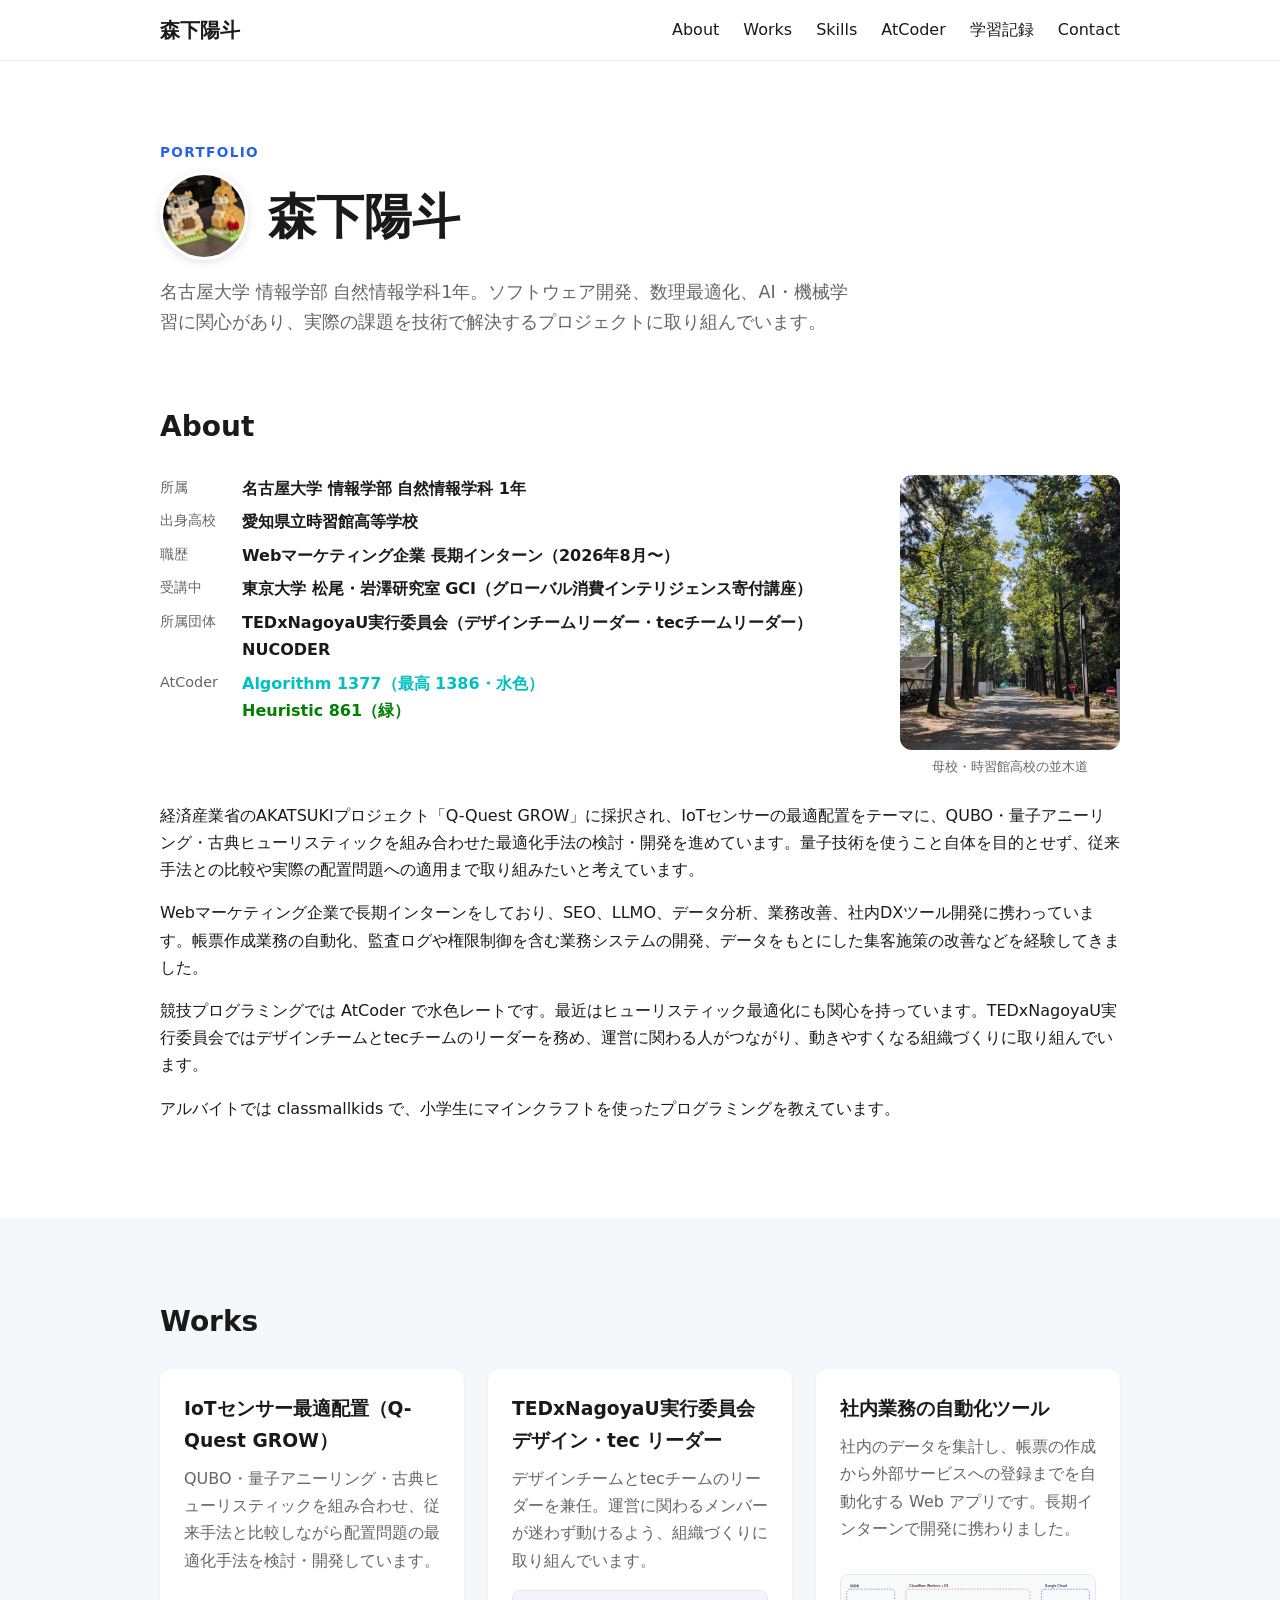
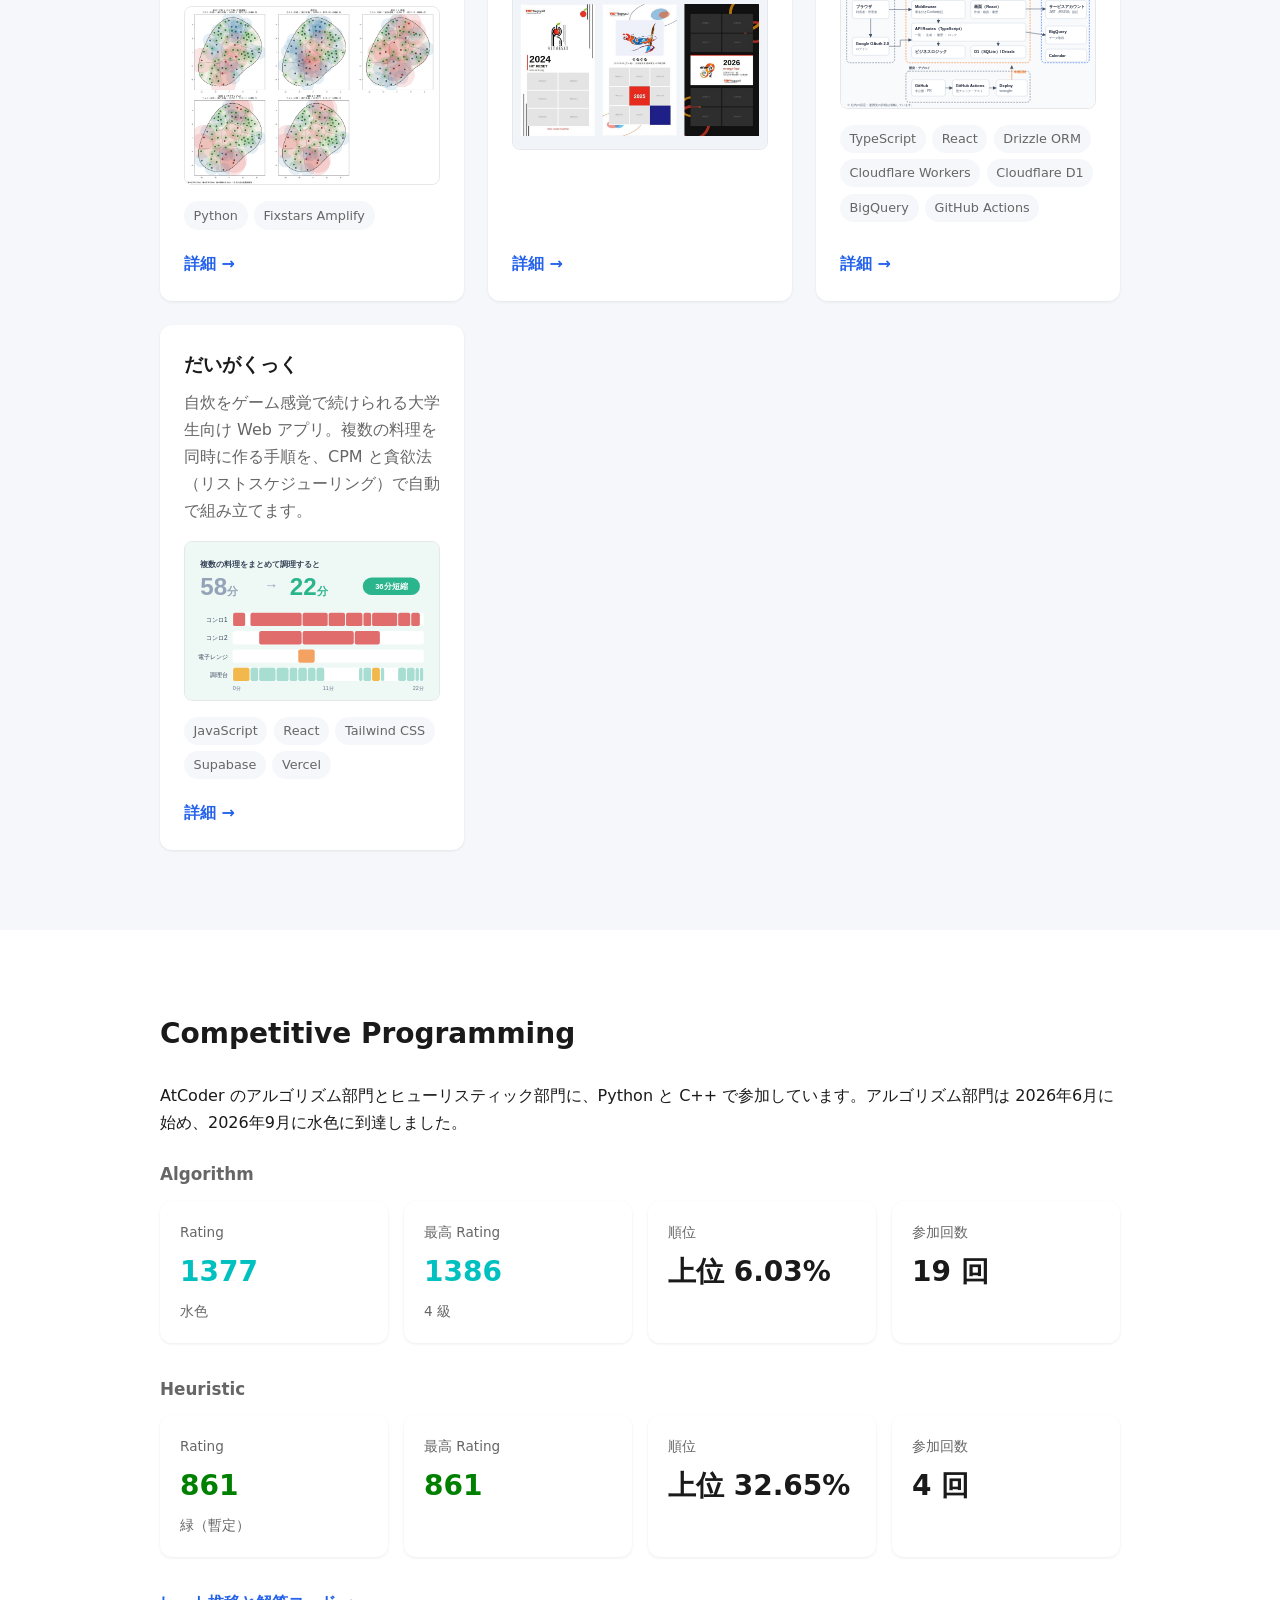
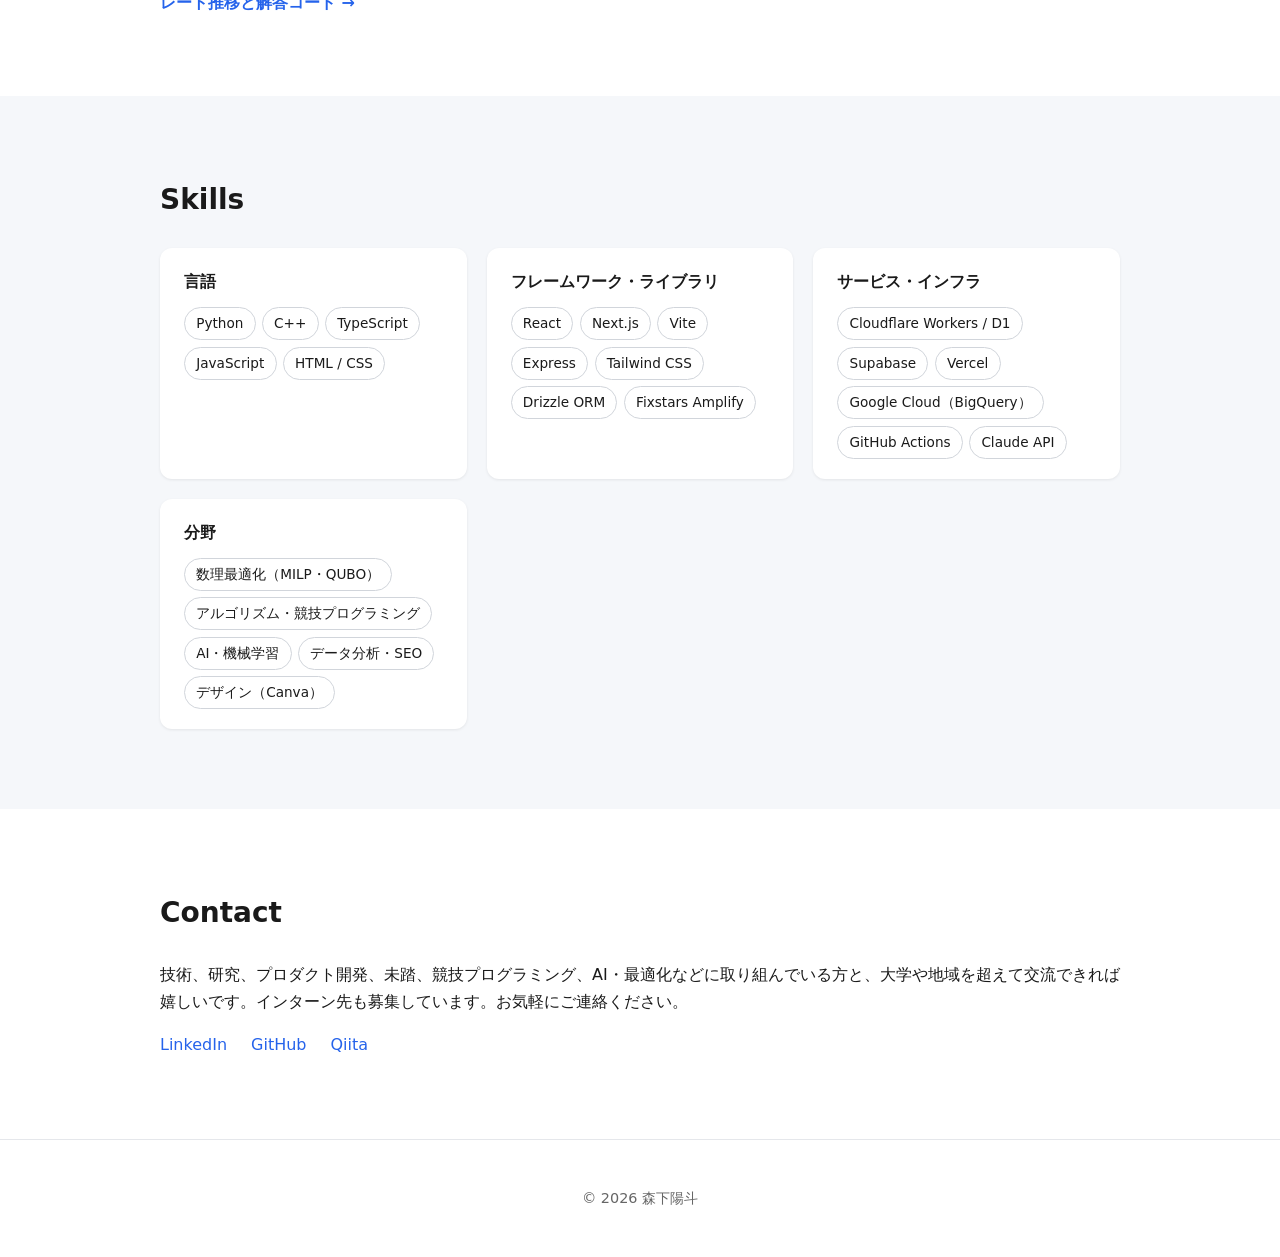
==== index.html @ a73ba95c "Update profile information in index.html" ====
<!DOCTYPE html>
<html lang="ja">
<head>
  <meta charset="UTF-8">
  <meta name="viewport" content="width=device-width, initial-scale=1.0">
  <title>森下陽斗 | Portfolio</title>
  <meta name="description" content="ポートフォリオ。制作物と経歴を紹介します。">
  <link rel="canonical" href="https://mori560269.github.io/portfolio/">
  <meta property="og:type" content="website">
  <meta property="og:title" content="森下陽斗 | Portfolio">
  <meta property="og:description" content="ポートフォリオ。制作物と経歴を紹介します。">
  <meta property="og:url" content="https://mori560269.github.io/portfolio/">
  <meta property="og:site_name" content="森下陽斗 Portfolio">
  <meta name="twitter:card" content="summary">
  <link rel="icon" href="favicon.png" type="image/png">
  <link rel="apple-touch-icon" href="apple-touch-icon.png">
  <link rel="stylesheet" href="style.css?v=20261118o">
</head>
<body>

  <header class="site-header">
    <nav class="container nav">
      <a href="#top" class="logo">森下陽斗</a>
      <ul class="nav-links">
        <li><a href="#about">About</a></li>
        <li><a href="#works">Works</a></li>
        <li><a href="#skills">Skills</a></li>
        <li><a href="atcoder.html">AtCoder</a></li>
        <li><a href="study.html">学習記録</a></li>
        <li><a href="#contact">Contact</a></li>
      </ul>
    </nav>
  </header>

  <main id="top">

    <section class="hero">
      <div class="container">
        <p class="eyebrow">Portfolio</p>
        <div class="hero-name">
          <img src="assets/avatar.jpg" alt="" class="avatar" width="88" height="88">
          <h1>森下陽斗</h1>
        </div>
        <p class="lead">名古屋大学 情報学部 自然情報学科1年。ソフトウェア開発、数理最適化、AI・機械学習に関心があり、実際の課題を技術で解決するプロジェクトに取り組んでいます。</p>
      </div>
    </section>

    <section id="about" class="section">
      <div class="container">
        <h2>About</h2>
        <div class="profile-wrap">
          <dl class="profile">
            <dt>所属</dt><dd>名古屋大学 情報学部 自然情報学科 1年</dd>
            <dt>出身高校</dt><dd>愛知県立時習館高等学校</dd>
            <dt>職歴</dt><dd>Webマーケティング企業 長期インターン（2026年8月〜）</dd>
            <dt>受講中</dt><dd>東京大学 松尾・岩澤研究室 GCI（グローバル消費インテリジェンス寄付講座）</dd>
            <dt>所属団体</dt><dd>TEDxNagoyaU実行委員会（デザインチームリーダー・tecチームリーダー）<br>NUCODER</dd>
            <dt>AtCoder</dt><dd><a href="atcoder.html"><span class="rate-cyan">Algorithm 1377（最高 1386・水色）</span><br><span class="rate-green">Heuristic 861（緑）</span></a></dd>
          </dl>
          <figure class="profile-photo">
            <img src="assets/jishukan.jpg" alt="時習館高校の並木道" loading="lazy">
            <figcaption>母校・時習館高校の並木道</figcaption>
          </figure>
        </div>
        <p>経済産業省のAKATSUKIプロジェクト「Q-Quest GROW」に採択され、IoTセンサーの最適配置をテーマに、QUBO・量子アニーリング・古典ヒューリスティックを組み合わせた最適化手法の検討・開発を進めています。量子技術を使うこと自体を目的とせず、従来手法との比較や実際の配置問題への適用まで取り組みたいと考えています。</p>
        <p>Webマーケティング企業で長期インターンをしており、SEO、LLMO、データ分析、業務改善、社内DXツール開発に携わっています。帳票作成業務の自動化、監査ログや権限制御を含む業務システムの開発、データをもとにした集客施策の改善などを経験してきました。</p>
        <p>競技プログラミングでは AtCoder で水色レートです。最近はヒューリスティック最適化にも関心を持っています。TEDxNagoyaU実行委員会ではデザインチームとtecチームのリーダーを務め、運営に関わる人がつながり、動きやすくなる組織づくりに取り組んでいます。</p>
        <p>アルバイトでは classmallkids で、小学生にマインクラフトを使ったプログラミングを教えています。</p>
      </div>
    </section>

    <section id="works" class="section alt">
      <div class="container">
        <h2>Works</h2>
        <div class="grid">
          <article class="card">
            <h3>IoTセンサー最適配置（Q-Quest GROW）</h3>
            <p>QUBO・量子アニーリング・古典ヒューリスティックを組み合わせ、従来手法と比較しながら配置問題の最適化手法を検討・開発しています。</p>
            <img src="assets/qquest/placement-compare.png" alt="センサー配置の手法別比較地図" class="project-diagram" loading="lazy">
            <ul class="tags">
              <li>Python</li>
              <li>Fixstars Amplify</li>
            </ul>
            <a href="projects/q-quest-grow.html" class="card-link">詳細 →</a>
          </article>
          <article class="card">
            <h3>TEDxNagoyaU実行委員会<br>デザイン・tec リーダー</h3>
            <p>デザインチームとtecチームのリーダーを兼任。運営に関わるメンバーが迷わず動けるよう、組織づくりに取り組んでいます。</p>
            <img src="assets/tedx-design/card.jpg" alt="制作した Instagram ハイライト用テンプレート（2024〜2026）" class="card-shot" loading="lazy">
            <a href="projects/tedx.html" class="card-link">詳細 →</a>
          </article>
          <article class="card">
            <h3>社内業務の自動化ツール</h3>
            <p>社内のデータを集計し、帳票の作成から外部サービスへの登録までを自動化する Web アプリです。長期インターンで開発に携わりました。</p>
            <img src="assets/automation-tool-architecture.svg" alt="業務自動化ツールの構成図" class="project-diagram" loading="lazy">
            <ul class="tags">
              <li>TypeScript</li>
              <li>React</li>
              <li>Drizzle ORM</li>
              <li>Cloudflare Workers</li>
              <li>Cloudflare D1</li>
              <li>BigQuery</li>
              <li>GitHub Actions</li>
            </ul>
            <a href="projects/automation-tool.html" class="card-link">詳細 →</a>
          </article>
          <article class="card">
            <h3>だいがくっく</h3>
            <p>自炊をゲーム感覚で続けられる大学生向け Web アプリ。複数の料理を同時に作る手順を、CPM と貪欲法（リストスケジューリング）で自動で組み立てます。</p>
            <img src="assets/daigacook/card.svg" alt="別々に作ると58分の料理を、まとめて22分で作るスケジュール" class="card-shot" loading="lazy">
            <ul class="tags">
              <li>JavaScript</li>
              <li>React</li>
              <li>Tailwind CSS</li>
              <li>Supabase</li>
              <li>Vercel</li>
            </ul>
            <a href="projects/daigacook.html" class="card-link">詳細 →</a>
          </article>
        </div>
      </div>
    </section>

    <section id="cp" class="section">
      <div class="container">
        <h2>Competitive Programming</h2>
        <p>AtCoder のアルゴリズム部門とヒューリスティック部門に、Python と C++ で参加しています。アルゴリズム部門は 2026年6月に始め、2026年9月に水色に到達しました。</p>
        <h3 class="cp-h">Algorithm</h3>
        <div class="stats">
          <div class="stat">
            <p class="stat-label">Rating</p>
            <p class="stat-value cyan">1377</p>
            <p class="stat-sub">水色</p>
          </div>
          <div class="stat">
            <p class="stat-label">最高 Rating</p>
            <p class="stat-value cyan">1386</p>
            <p class="stat-sub">4 級</p>
          </div>
          <div class="stat">
            <p class="stat-label">順位</p>
            <p class="stat-value">上位 6.03%</p>
          </div>
          <div class="stat">
            <p class="stat-label">参加回数</p>
            <p class="stat-value">19 回</p>
          </div>
        </div>
        <h3 class="cp-h">Heuristic</h3>
        <div class="stats">
          <div class="stat">
            <p class="stat-label">Rating</p>
            <p class="stat-value green">861</p>
            <p class="stat-sub">緑（暫定）</p>
          </div>
          <div class="stat">
            <p class="stat-label">最高 Rating</p>
            <p class="stat-value green">861</p>
          </div>
          <div class="stat">
            <p class="stat-label">順位</p>
            <p class="stat-value">上位 32.65%</p>
          </div>
          <div class="stat">
            <p class="stat-label">参加回数</p>
            <p class="stat-value">4 回</p>
          </div>
        </div>
        <a href="atcoder.html" class="card-link">レート推移と解答コード →</a>
      </div>
    </section>

    <section id="skills" class="section alt">
      <div class="container">
        <h2>Skills</h2>
        <div class="skill-grid">
          <div class="skill-group">
            <h3>言語</h3>
            <ul class="skill-tags">
              <li>Python</li>
              <li>C++</li>
              <li>TypeScript</li>
              <li>JavaScript</li>
              <li>HTML / CSS</li>
            </ul>
          </div>
          <div class="skill-group">
            <h3>フレームワーク・ライブラリ</h3>
            <ul class="skill-tags">
              <li>React</li>
              <li>Next.js</li>
              <li>Vite</li>
              <li>Express</li>
              <li>Tailwind CSS</li>
              <li>Drizzle ORM</li>
              <li>Fixstars Amplify</li>
            </ul>
          </div>
          <div class="skill-group">
            <h3>サービス・インフラ</h3>
            <ul class="skill-tags">
              <li>Cloudflare Workers / D1</li>
              <li>Supabase</li>
              <li>Vercel</li>
              <li>Google Cloud（BigQuery）</li>
              <li>GitHub Actions</li>
              <li>Claude API</li>
            </ul>
          </div>
          <div class="skill-group">
            <h3>分野</h3>
            <ul class="skill-tags">
              <li>数理最適化（MILP・QUBO）</li>
              <li>アルゴリズム・競技プログラミング</li>
              <li>AI・機械学習</li>
              <li>データ分析・SEO</li>
              <li>デザイン（Canva）</li>
            </ul>
          </div>
        </div>
      </div>
    </section>

    <section id="contact" class="section">
      <div class="container">
        <h2>Contact</h2>
        <p>技術、研究、プロダクト開発、未踏、競技プログラミング、AI・最適化などに取り組んでいる方と、大学や地域を超えて交流できれば嬉しいです。インターン先も募集しています。お気軽にご連絡ください。</p>
        <ul class="links">
          <li><a href="https://www.linkedin.com/in/%E9%99%BD%E6%96%97-%E6%A3%AE%E4%B8%8B-755729436/" target="_blank" rel="noopener">LinkedIn</a></li>
          <li><a href="https://github.com/mori560269" target="_blank" rel="noopener">GitHub</a></li>
          <li><a href="https://qiita.com/shiiita" target="_blank" rel="noopener">Qiita</a></li>
          <li class="writing-link" data-source="Zenn" hidden><a href="https://zenn.dev/shiiita" target="_blank" rel="noopener">Zenn</a></li>
        </ul>
      </div>
    </section>

  </main>

  <footer class="site-footer">
    <p>&copy; 2026 森下陽斗</p>
  </footer>

  <script>
  fetch(`data/writing.json?t=${Date.now()}`, { cache: "no-store" })
    .then((r) => (r.ok ? r.json() : []))
    .then((items) => {
      const has = new Set((Array.isArray(items) ? items : []).map((x) => x.source));
      document.querySelectorAll(".writing-link").forEach((li) => { li.hidden = !has.has(li.dataset.source); });
    })
    .catch(() => {});
  </script>
</body>
</html>
---- style.css ----
:root {
  --bg: #ffffff;
  --fg: #1a1a1a;
  --muted: #666666;
  --accent: #2563eb;
  --alt-bg: #f5f7fa;
  --radius: 12px;
  --max-width: 960px;
}

*,
*::before,
*::after {
  box-sizing: border-box;
}

html {
  scroll-behavior: smooth;
}

body {
  margin: 0;
  font-family: "Hiragino Sans", "Noto Sans JP", "Yu Gothic", system-ui, sans-serif;
  line-height: 1.7;
  color: var(--fg);
  background: var(--bg);
}

a {
  color: var(--accent);
  text-decoration: none;
}

a:hover {
  text-decoration: underline;
}

.container {
  width: min(100% - 2rem, var(--max-width));
  margin-inline: auto;
}

/* Header */
.site-header {
  position: sticky;
  top: 0;
  background: rgba(255, 255, 255, 0.9);
  backdrop-filter: blur(8px);
  border-bottom: 1px solid #e5e7eb;
  z-index: 10;
}

.nav {
  display: flex;
  align-items: center;
  justify-content: space-between;
  height: 60px;
}

.logo {
  font-weight: 700;
  font-size: 1.25rem;
  color: var(--fg);
}

.nav-links {
  display: flex;
  gap: 1.5rem;
  list-style: none;
  margin: 0;
  padding: 0;
}

.nav-links a {
  color: var(--fg);
}

/* Hero */
.hero {
  padding: 5rem 0 1rem;
}

.eyebrow {
  margin: 0 0 0.5rem;
  color: var(--accent);
  font-weight: 600;
  letter-spacing: 0.1em;
  text-transform: uppercase;
  font-size: 0.85rem;
}

.hero h1 {
  margin: 0 0 1rem;
  font-size: clamp(2rem, 5vw, 3rem);
  line-height: 1.25;
}

.lead {
  font-size: 1.1rem;
  color: var(--muted);
  max-width: 40em;
}

.btn {
  display: inline-block;
  margin-top: 1.5rem;
  padding: 0.75rem 1.5rem;
  border-radius: 999px;
  background: var(--accent);
  color: #fff;
  font-weight: 600;
}

.btn:hover {
  text-decoration: none;
  opacity: 0.9;
}

/* Sections */
.section {
  padding: 5rem 0;
}

.section.alt {
  background: var(--alt-bg);
}

.section h2 {
  margin: 0 0 1.5rem;
  font-size: 1.75rem;
}

.skills {
  display: flex;
  flex-wrap: wrap;
  gap: 0.5rem;
  list-style: none;
  padding: 0;
  margin: 1.5rem 0 0;
}

.skills li {
  padding: 0.35rem 0.9rem;
  border: 1px solid #d1d5db;
  border-radius: 999px;
  font-size: 0.9rem;
}

/* Cards */
.grid {
  display: grid;
  gap: 1.5rem;
  grid-template-columns: repeat(auto-fit, minmax(260px, 1fr));
}

.card {
  padding: 1.5rem;
  background: #fff;
  border-radius: var(--radius);
  box-shadow: 0 1px 3px rgba(0, 0, 0, 0.08);
}

.card h3 {
  margin: 0 0 0.5rem;
}

.card p {
  margin: 0 0 1rem;
  color: var(--muted);
}

.card-link {
  font-weight: 600;
}

.project-diagram {
  display: block;
  width: 100%;
  height: auto;
  margin: 0 0 1rem;
  border-radius: 8px;
  border: 1px solid #e5e7eb;
}

.tags {
  display: flex;
  flex-wrap: wrap;
  gap: 0.4rem;
  list-style: none;
  padding: 0;
  margin: 0 0 1rem;
}

.note {
  font-size: 0.85rem;
  color: var(--muted);
}

.feature-list {
  padding-left: 1.25rem;
  margin: 0;
}

.feature-list li {
  margin-bottom: 0.5rem;
}

.hero .tags {
  margin-top: 1.5rem;
}

.tags li {
  padding: 0.2rem 0.6rem;
  border-radius: 999px;
  background: var(--alt-bg);
  font-size: 0.8rem;
  color: var(--muted);
}

/* Contact */
.links {
  display: flex;
  flex-wrap: wrap;
  gap: 1.5rem;
  list-style: none;
  padding: 0;
  margin: 1rem 0 0;
}

/* Footer */
.site-footer {
  padding: 2rem 0;
  text-align: center;
  color: var(--muted);
  font-size: 0.9rem;
  border-top: 1px solid #e5e7eb;
}

/* Responsive */
@media (max-width: 600px) {
  .nav-links {
    gap: 1rem;
    font-size: 0.9rem;
  }

  .hero {
    padding: 3rem 0 0.5rem;
  }
}

@media (prefers-reduced-motion: reduce) {
  html {
    scroll-behavior: auto;
  }
}

/* Project detail extras */
.project-diagram.narrow {
  max-width: 560px;
  margin-inline: auto;
}

.table-wrap {
  overflow-x: auto;
  margin: 0 0 1.5rem;
}

.table-wrap table {
  width: 100%;
  border-collapse: collapse;
  font-size: 0.95rem;
}

.table-wrap th,
.table-wrap td {
  padding: 0.5rem 0.75rem;
  border-bottom: 1px solid #e5e7eb;
  text-align: left;
  white-space: nowrap;
}

.table-wrap th {
  background: var(--alt-bg);
}

.section p + .project-diagram {
  margin-top: 1rem;
}


/* AtCoder stats */
.stats {
  display: grid;
  grid-template-columns: repeat(auto-fit, minmax(160px, 1fr));
  gap: 1rem;
  margin: 0 0 2rem;
}

.stat {
  padding: 1.25rem;
  background: #fff;
  border-radius: var(--radius);
  box-shadow: 0 1px 3px rgba(0, 0, 0, 0.08);
}

.stat-label {
  margin: 0;
  font-size: 0.85rem;
  color: var(--muted);
}

.stat-value {
  margin: 0.25rem 0 0;
  font-size: 1.75rem;
  font-weight: 700;
}

.stat-value.cyan {
  color: #00c0c0;
}

.stat-sub {
  margin: 0.25rem 0 0;
  font-size: 0.85rem;
  color: var(--muted);
}
/* AtCoder list */
.problem-list {
  list-style: none;
  padding: 0;
  margin: 0;
}

.problem-list li {
  display: flex;
  align-items: center;
  gap: 0.6rem;
  padding: 0.35rem 0;
  border-bottom: 1px solid #f0f0f0;
}

.problem-list li:last-child {
  border-bottom: none;
}

.problem-list li > a:first-child {
  font-weight: 700;
  min-width: 2em;
}

.problem-list .lang {
  font-size: 0.8rem;
  color: var(--muted);
}

.problem-list .prob-link {
  margin-left: auto;
  font-size: 0.85rem;
}

/* Study log */
.hero-compact { padding: 4rem 0 2.5rem; }
.hero-compact .btn { border: none; cursor: pointer; font-size: 1rem; }
.sub-h { font-size: 1.2rem; margin: 2rem 0 1rem; }

.heatmap-wrap { overflow-x: auto; padding-bottom: 0.25rem; }
.heatmap {
  display: grid;
  grid-template-rows: repeat(7, 14px);
  grid-auto-flow: column;
  grid-auto-columns: 14px;
  gap: 3px;
  width: max-content;
}
.heatmap .cell { border-radius: 3px; }
.lv0 { background: #ebedf0; }
.lv1 { background: #c6e0fb; }
.lv2 { background: #8ec1f5; }
.lv3 { background: #4a90e2; }
.lv4 { background: #1d5fb8; }
.heatmap .future { background: transparent; }
.heat-legend { display: flex; align-items: center; gap: 3px; margin-top: 0.5rem; font-size: 0.8rem; color: var(--muted); }
.heat-legend span { display: inline-block; width: 12px; height: 12px; border-radius: 3px; }

.dialog { width: min(92vw, 440px); border: none; border-radius: var(--radius); padding: 1.5rem; box-shadow: 0 10px 40px rgba(0,0,0,0.2); }
.dialog::backdrop { background: rgba(0,0,0,0.35); }
.dialog h3 { margin: 0 0 1rem; }
.dialog label { display: block; margin-bottom: 0.9rem; font-size: 0.9rem; font-weight: 600; }
.dialog input, .dialog textarea { display: block; width: 100%; margin-top: 0.3rem; padding: 0.55rem 0.7rem; border: 1px solid #d1d5db; border-radius: 8px; font: inherit; font-weight: 400; }
.dialog .row { display: grid; grid-template-columns: 1fr 1fr; gap: 0.75rem; }
.dialog .actions { display: flex; align-items: center; gap: 0.5rem; margin-top: 0.5rem; }
.dialog .actions .btn { margin-top: 0; border: none; cursor: pointer; font-size: 0.95rem; padding: 0.6rem 1.2rem; }
.dialog .spacer { flex: 1; }
.btn-sub { border: 1px solid #d1d5db; background: #fff; border-radius: 999px; padding: 0.55rem 1rem; cursor: pointer; font: inherit; font-size: 0.85rem; }
.form-msg { min-height: 1.2em; margin: 0 0 0.5rem; font-size: 0.85rem; color: #b45309; }

[hidden] {
  display: none !important;
}

/* Study blog */
.blog { max-width: 760px; }
.heatmap-block { margin-bottom: 1.5rem; }
.tag-filter { display: flex; flex-wrap: wrap; gap: 0.4rem; margin-bottom: 1.5rem; }
.chip { border: 1px solid #d1d5db; background: #fff; border-radius: 999px; padding: 0.3rem 0.8rem; font: inherit; font-size: 0.85rem; cursor: pointer; color: var(--fg); }
.chip.active { background: var(--accent); border-color: var(--accent); color: #fff; }
.post { background: #fff; border-radius: var(--radius); padding: 1.5rem 1.75rem; margin-bottom: 1.25rem; box-shadow: 0 1px 3px rgba(0,0,0,0.08); }
.post-meta { display: flex; flex-wrap: wrap; align-items: center; gap: 0.5rem; font-size: 0.85rem; color: var(--muted); }
.post-tag { border: none; background: var(--alt-bg); color: var(--accent); border-radius: 999px; padding: 0.15rem 0.6rem; font: inherit; font-size: 0.8rem; cursor: pointer; }
.post-edit { margin-left: auto; border: none; background: none; color: var(--muted); font: inherit; font-size: 0.8rem; cursor: pointer; }
.post-edit:hover { color: var(--accent); }
.post-title { font-size: 1.3rem; margin: 0.5rem 0 0.75rem; line-height: 1.4; }
.post-body p { margin: 0 0 0.9rem; }
.post-body p:last-child { margin-bottom: 0; }
.post-body code { background: #f1f5f9; padding: 0.1em 0.35em; border-radius: 4px; font-size: 0.9em; font-family: ui-monospace, SFMono-Regular, Menlo, Consolas, monospace; }
.post-body pre { background: #0f172a; color: #e2e8f0; padding: 1rem; border-radius: 8px; overflow-x: auto; margin: 0 0 0.9rem; line-height: 1.5; }
.post-body pre code { background: none; padding: 0; color: inherit; font-size: 0.85rem; }
.post-body a { word-break: break-all; }
.dialog-wide { width: min(94vw, 640px); }
.note.small { font-size: 0.78rem; margin: -0.5rem 0 0.75rem; }
.btn-sub.danger { color: #dc2626; border-color: #fecaca; }

/* Screenshots row */
.shots {
  display: grid;
  grid-template-columns: repeat(3, minmax(0, 1fr));
  gap: 1rem;
  max-width: 720px;
}
.shots figure { margin: 0; }
.shots img {
  display: block;
  width: 100%;
  height: auto;
  border-radius: 14px;
  border: 1px solid #e5e7eb;
  box-shadow: 0 2px 8px rgba(0, 0, 0, 0.06);
}
.shots figcaption { margin-top: 0.5rem; font-size: 0.85rem; color: var(--muted); text-align: center; }
@media (max-width: 600px) {
  .shots { grid-template-columns: repeat(3, 70%); overflow-x: auto; scroll-snap-type: x mandatory; padding-bottom: 0.5rem; }
  .shots figure { scroll-snap-align: start; }
}
.card .card-shot {
  display: block;
  width: 100%;
  aspect-ratio: 16 / 10;
  object-fit: cover;
  object-position: top;
  border-radius: 8px;
  border: 1px solid #e5e7eb;
  margin: 0 0 1rem;
}

/* Profile list */
.profile {
  display: grid;
  grid-template-columns: max-content 1fr;
  gap: 0.4rem 1.5rem;
  margin: 0 0 1.5rem;
}
.profile dt { color: var(--muted); font-size: 0.9rem; }
.profile dd { margin: 0; font-weight: 600; }

/* AtCoder rate color (cyan / 水色) */
a.rate-cyan,
.rate-cyan {
  color: #00c0c0;
}
.skills li a.rate-cyan { font-weight: 600; }

/* Hero の直後の節は上の余白を詰める */
.hero + .section:not(.alt) {
  padding-top: 2rem;
}

/* カードの「詳細 →」を下端にそろえる */
.card {
  display: flex;
  flex-direction: column;
}
.card .card-link {
  margin-top: auto;
  padding-top: 0.25rem;
}

/* Heuristic (green) */
.stat-value.green, .rate-green { color: #008000; }
.cp-h { font-size: 1.05rem; margin: 1.5rem 0 0.75rem; color: var(--muted); }
.sub-h2 { margin-top: 3rem; }

/* Qiita list */
.qiita-list { display: grid; gap: 0.6rem; margin-bottom: 1rem; }
.qiita-item { display: block; padding: 0.9rem 1.1rem; background: #fff; border: 1px solid #e5e7eb; border-radius: var(--radius); color: var(--fg); }
.qiita-item:hover { text-decoration: none; border-color: #55c500; }
.qiita-title { display: block; font-weight: 700; }
.qiita-meta { display: block; margin-top: 0.25rem; font-size: 0.8rem; color: var(--muted); }

.writing-links a { margin-right: 1rem; font-weight: 600; }

/* Profile + photo */
.profile-wrap {
  display: grid;
  grid-template-columns: 1fr 220px;
  gap: 2rem;
  align-items: start;
  margin-bottom: 1.5rem;
}
.profile-wrap .profile { margin-bottom: 0; }
.profile-photo { margin: 0; }
.profile-photo img {
  display: block;
  width: 100%;
  aspect-ratio: 4 / 5;
  object-fit: cover;
  border-radius: var(--radius);
}
.profile-photo figcaption { margin-top: 0.4rem; font-size: 0.8rem; color: var(--muted); text-align: center; }
@media (max-width: 700px) {
  .profile-wrap { grid-template-columns: 1fr; }
  .profile-photo { max-width: 260px; }
}

/* Skills */
.skill-grid { display: grid; grid-template-columns: repeat(auto-fit, minmax(260px, 1fr)); gap: 1.25rem; }
.skill-group { background: #fff; border-radius: var(--radius); padding: 1.25rem 1.5rem; box-shadow: 0 1px 3px rgba(0,0,0,0.08); }
.skill-group h3 { margin: 0 0 0.75rem; font-size: 1rem; }
.skill-tags { display: flex; flex-wrap: wrap; gap: 0.4rem; list-style: none; padding: 0; margin: 0; }
.skill-tags li { padding: 0.25rem 0.7rem; border: 1px solid #d1d5db; border-radius: 999px; font-size: 0.85rem; }

/* Demo video */
.demo-video {
  display: block;
  width: 100%;
  height: auto;
  border-radius: 10px;
  border: 1px solid #e5e7eb;
  background: #fff;
  margin: 0 0 0.5rem;
}
.demo-video + .note { margin: 0 0 1.5rem; }

/* Avatar */
.hero-name { display: flex; align-items: center; gap: 1.25rem; margin: 0 0 1rem; }
.hero-name h1 { margin: 0; }
.avatar { width: 88px; height: 88px; border-radius: 50%; object-fit: cover; border: 3px solid #fff; box-shadow: 0 2px 10px rgba(0,0,0,0.12); flex-shrink: 0; }
@media (max-width: 600px) { .avatar { width: 64px; height: 64px; } }
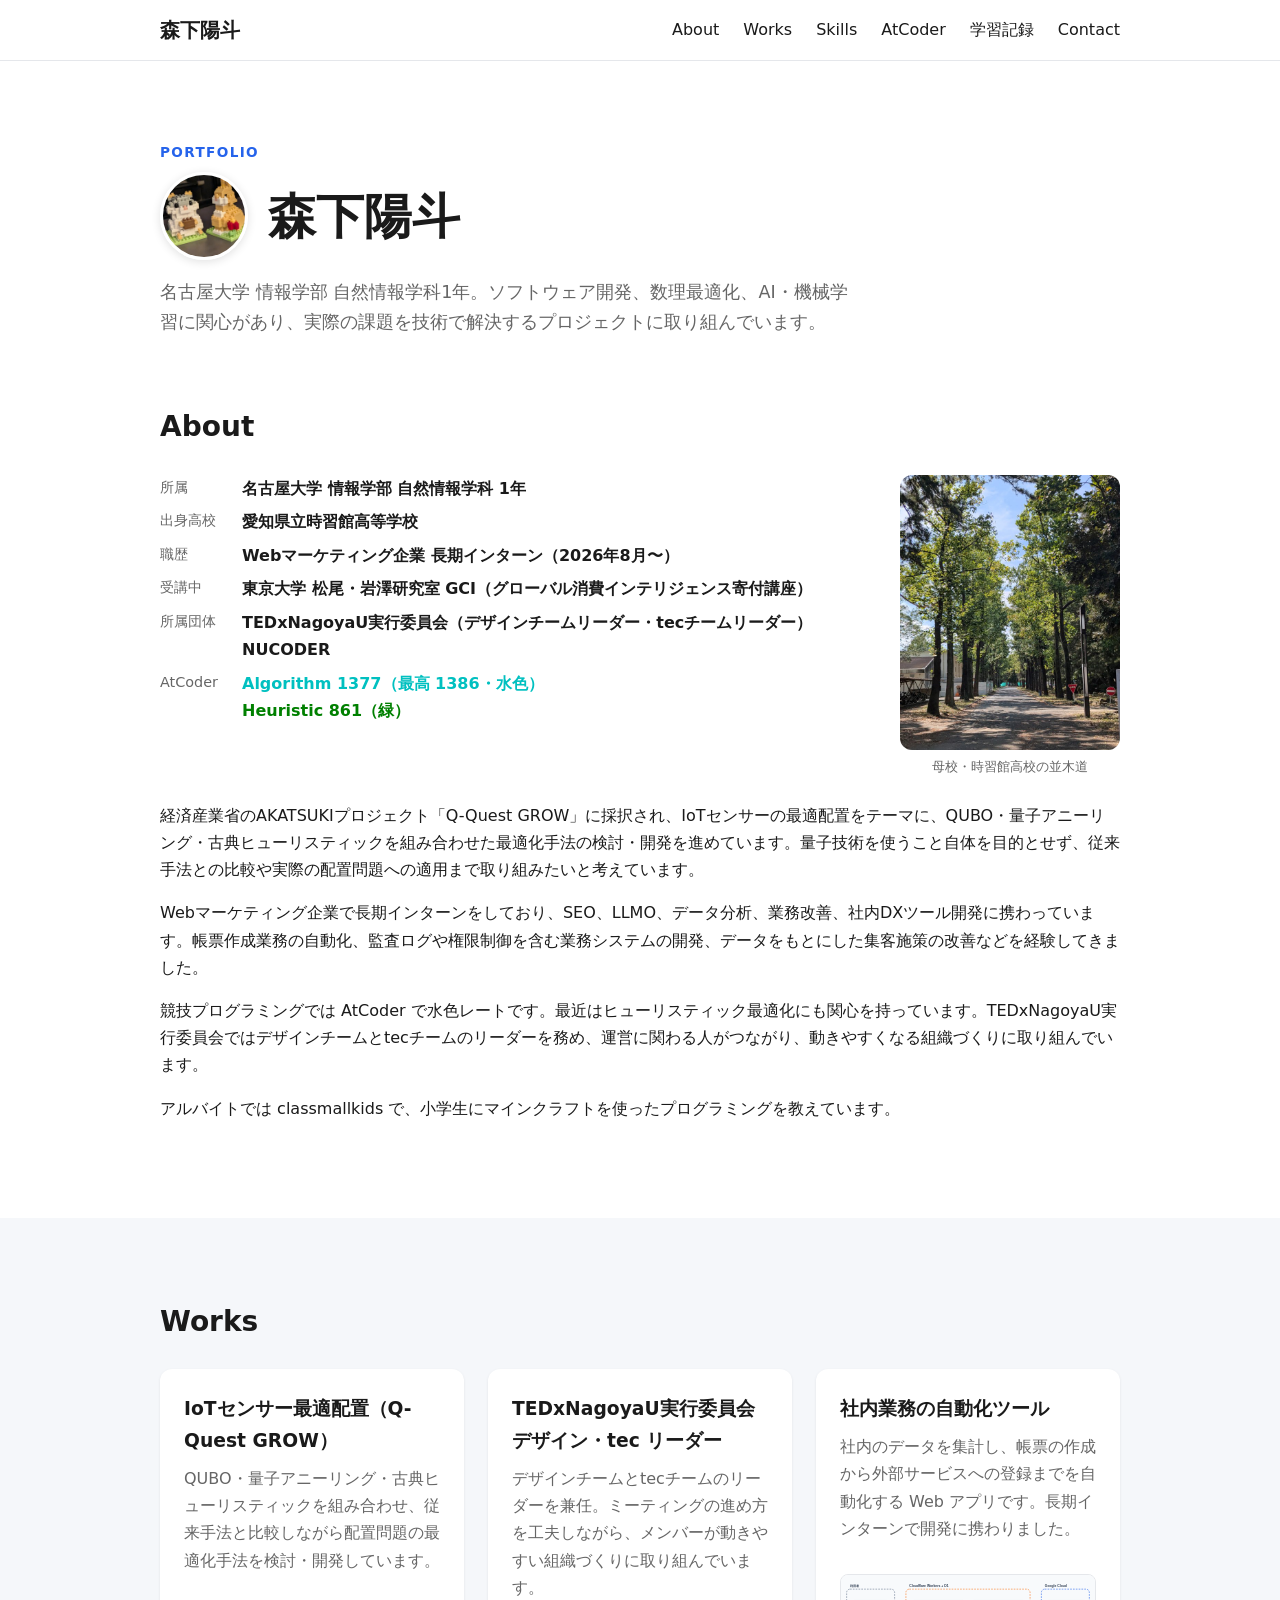
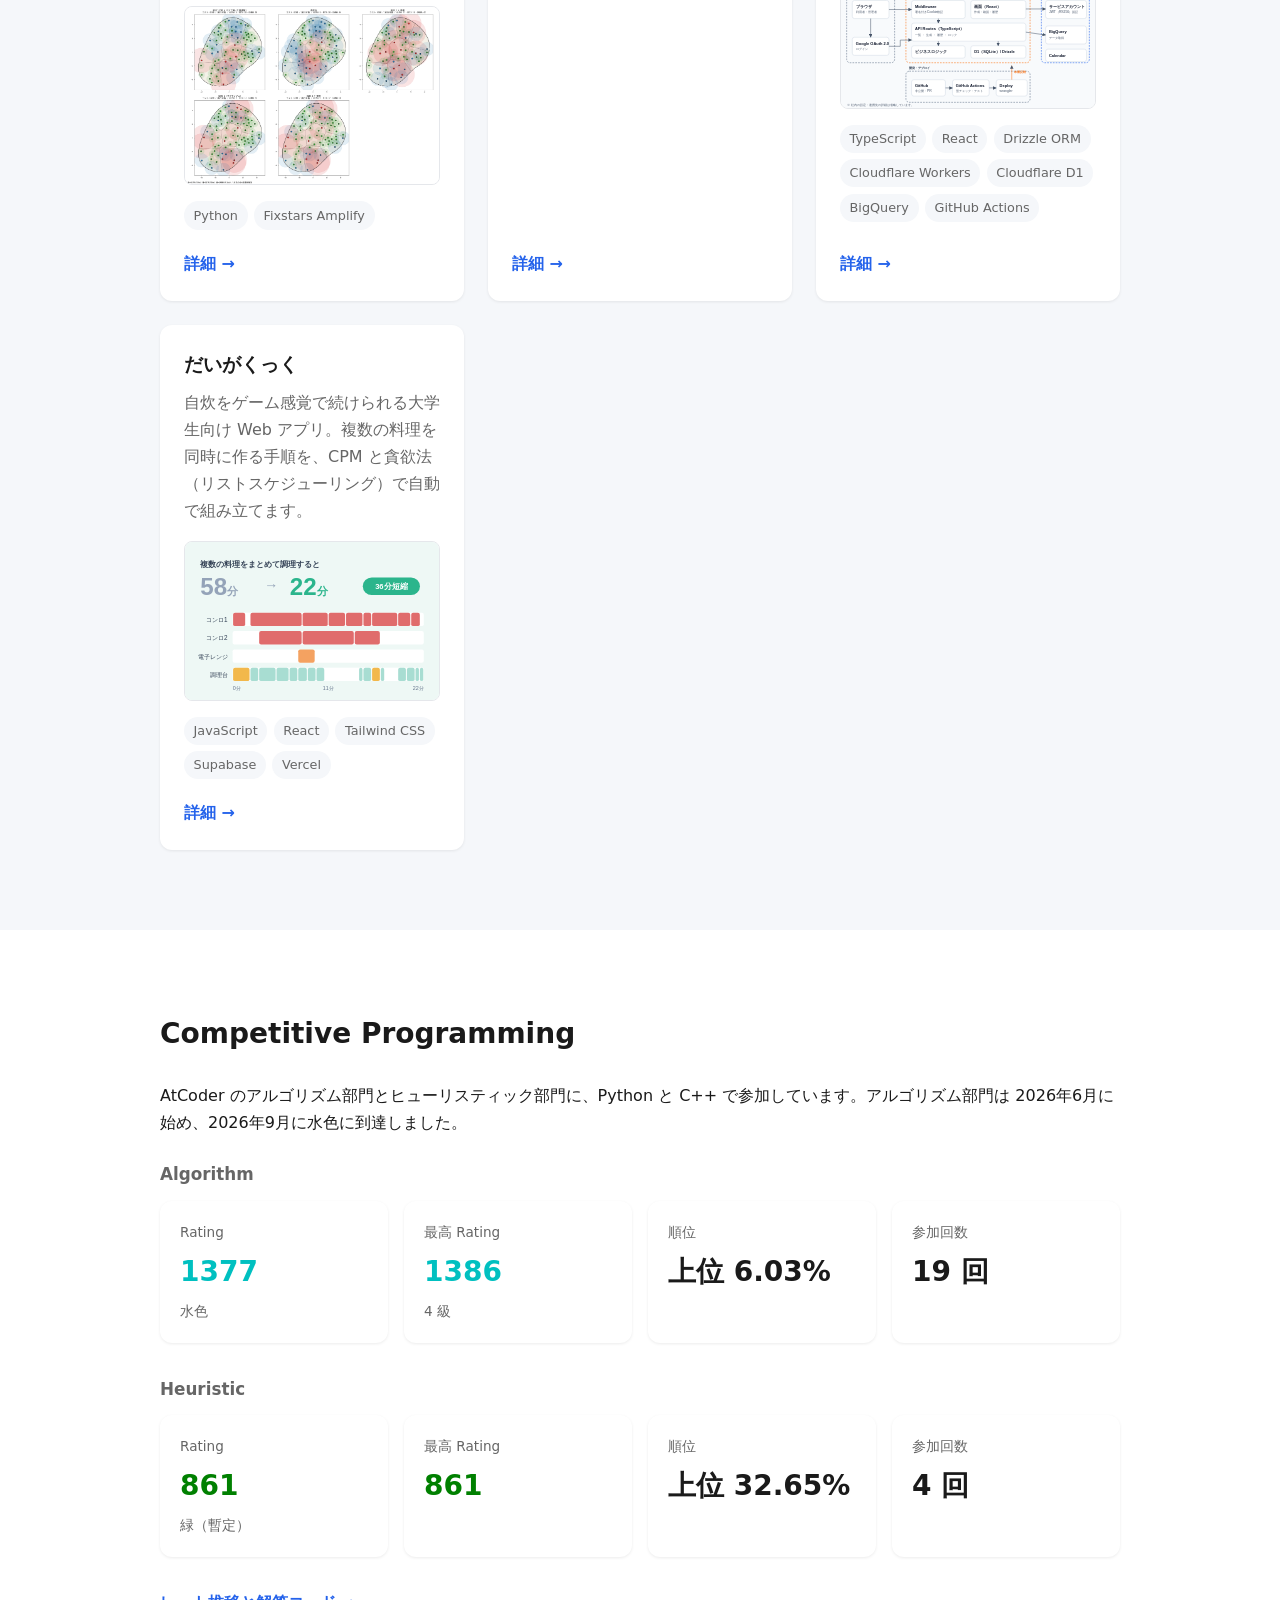
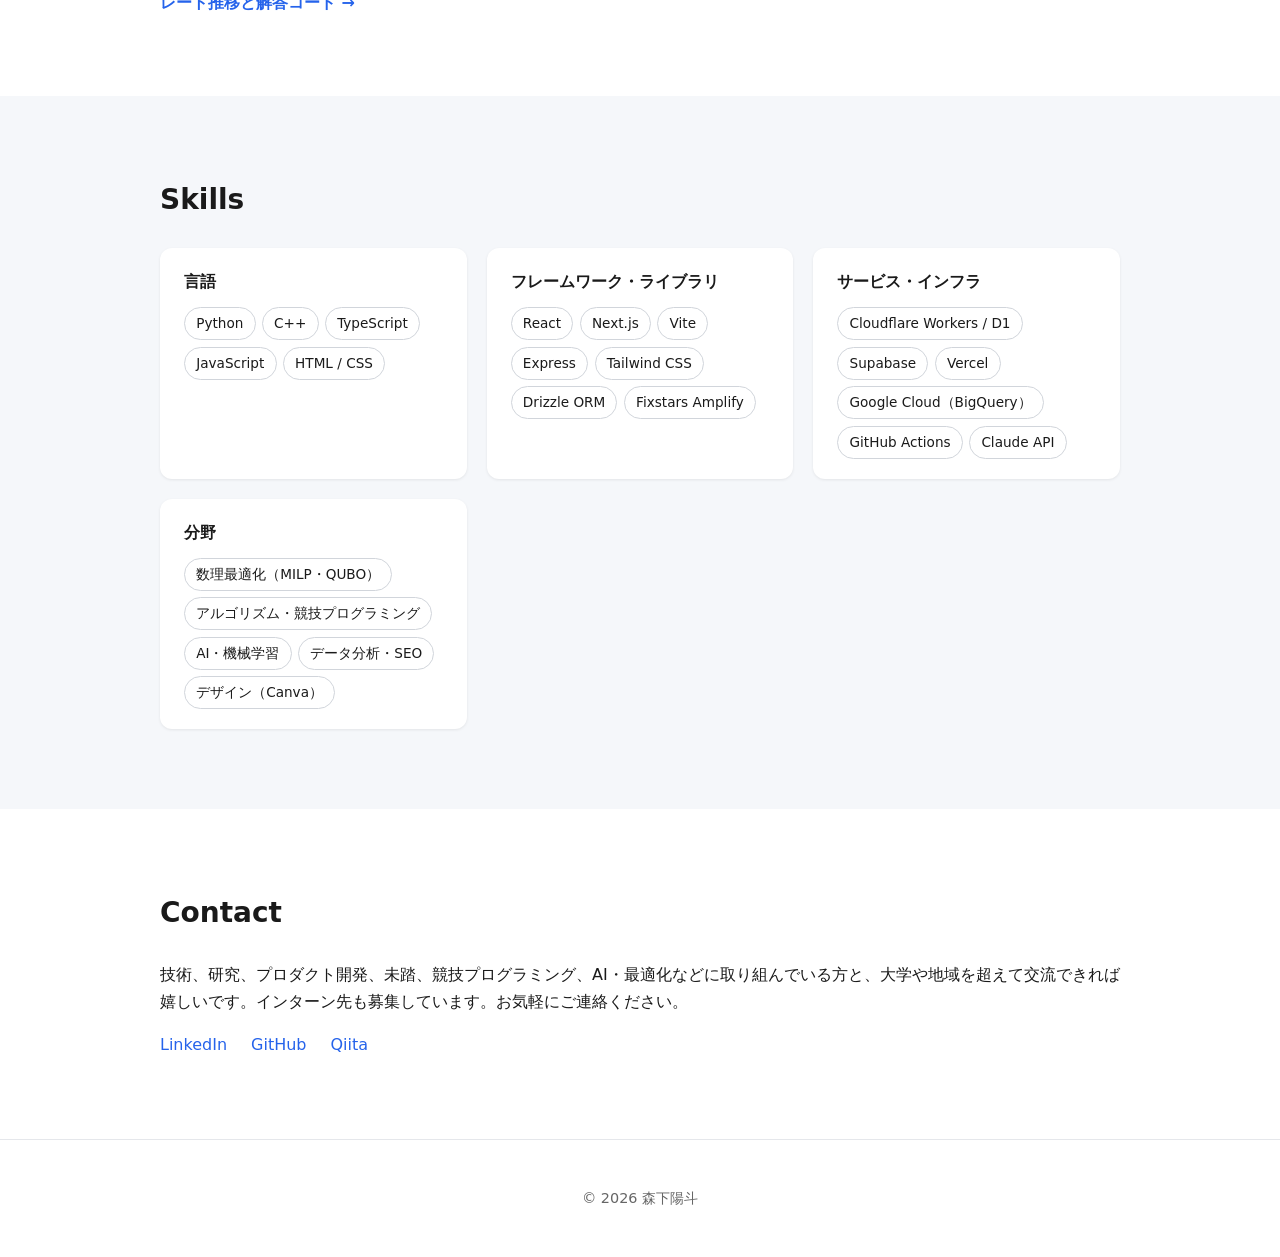
==== commit 36b9d559: "Trim TEDx page to role and own practices per information rules Co-Authored-By: Claude Opus 5.5 <nore" ====
--- a/index.html
+++ b/index.html
@@ -85,8 +85,7 @@
           </article>
           <article class="card">
             <h3>TEDxNagoyaU実行委員会<br>デザイン・tec リーダー</h3>
-            <p>デザインチームとtecチームのリーダーを兼任。運営に関わるメンバーが迷わず動けるよう、組織づくりに取り組んでいます。</p>
-            <img src="assets/tedx-design/card.jpg" alt="制作した Instagram ハイライト用テンプレート（2024〜2026）" class="card-shot" loading="lazy">
+            <p>デザインチームとtecチームのリーダーを兼任。ミーティングの進め方を工夫しながら、メンバーが動きやすい組織づくりに取り組んでいます。</p>
             <a href="projects/tedx.html" class="card-link">詳細 →</a>
           </article>
           <article class="card">
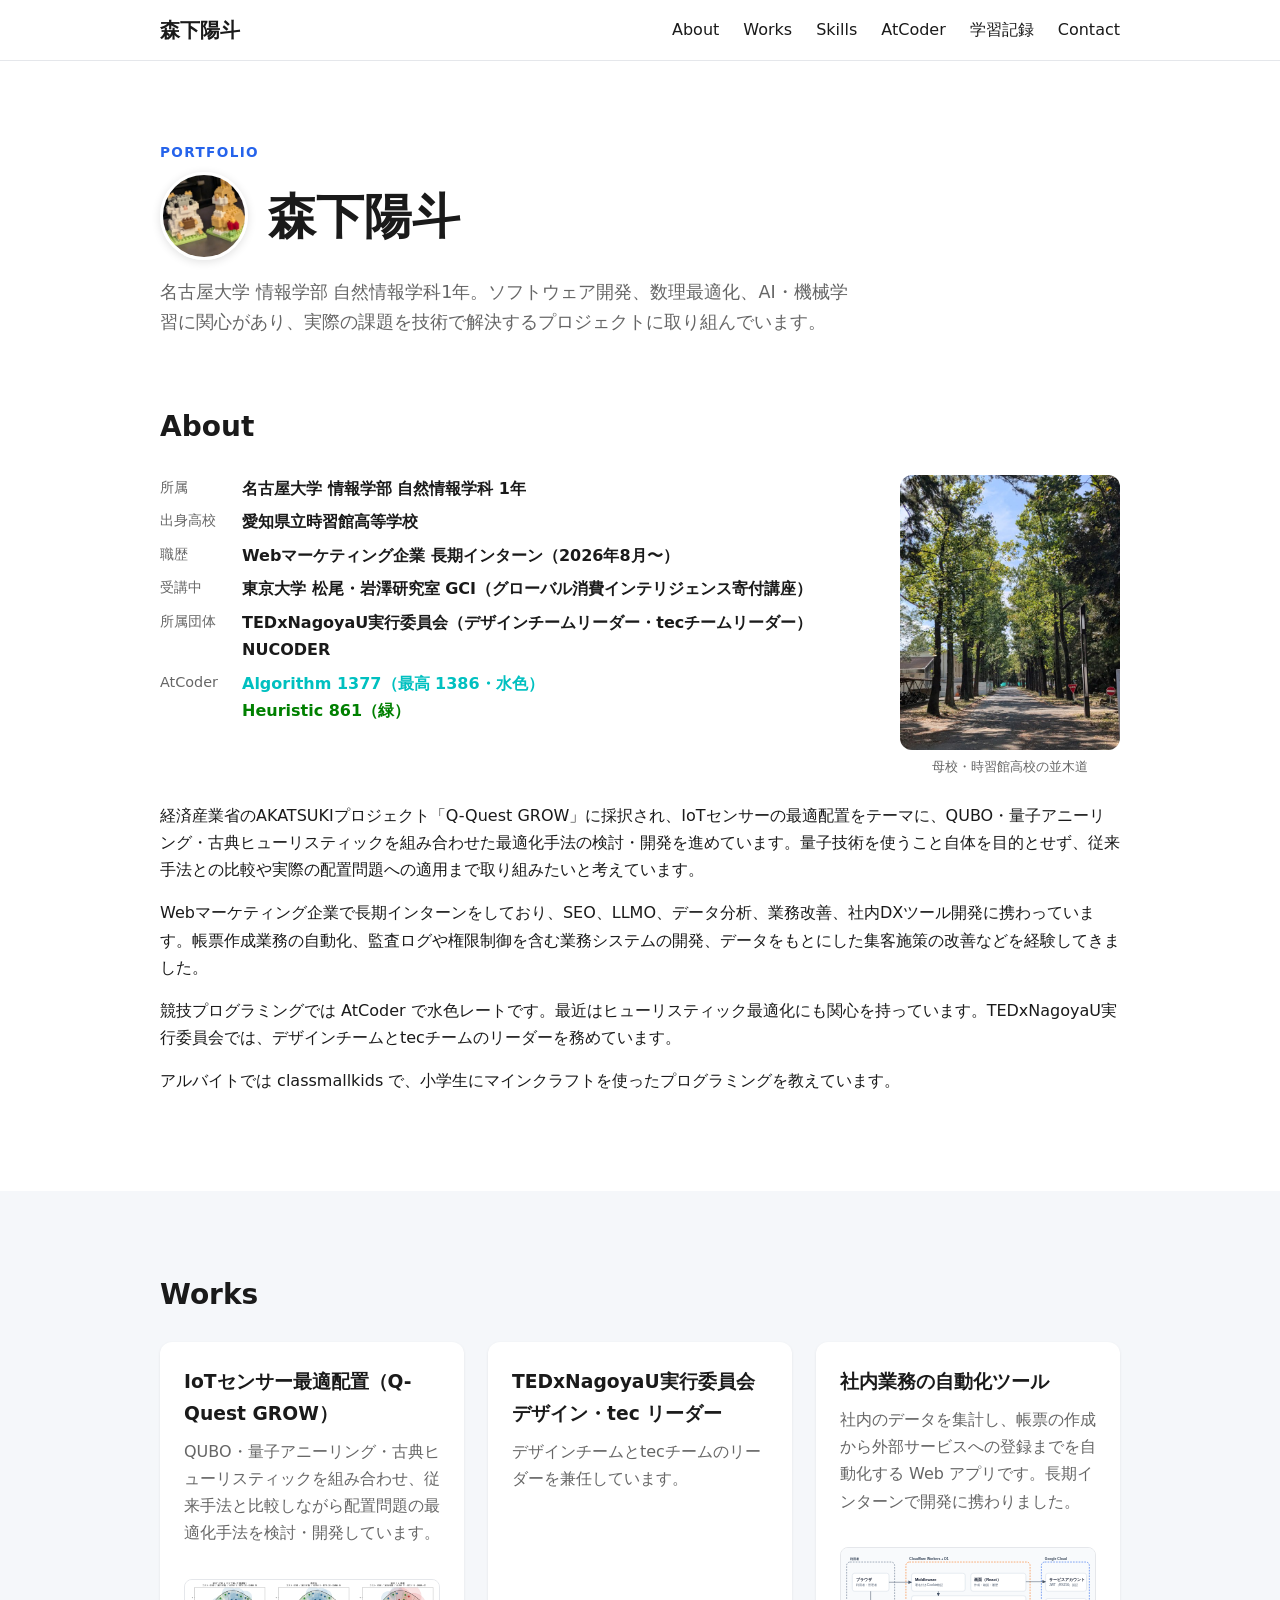
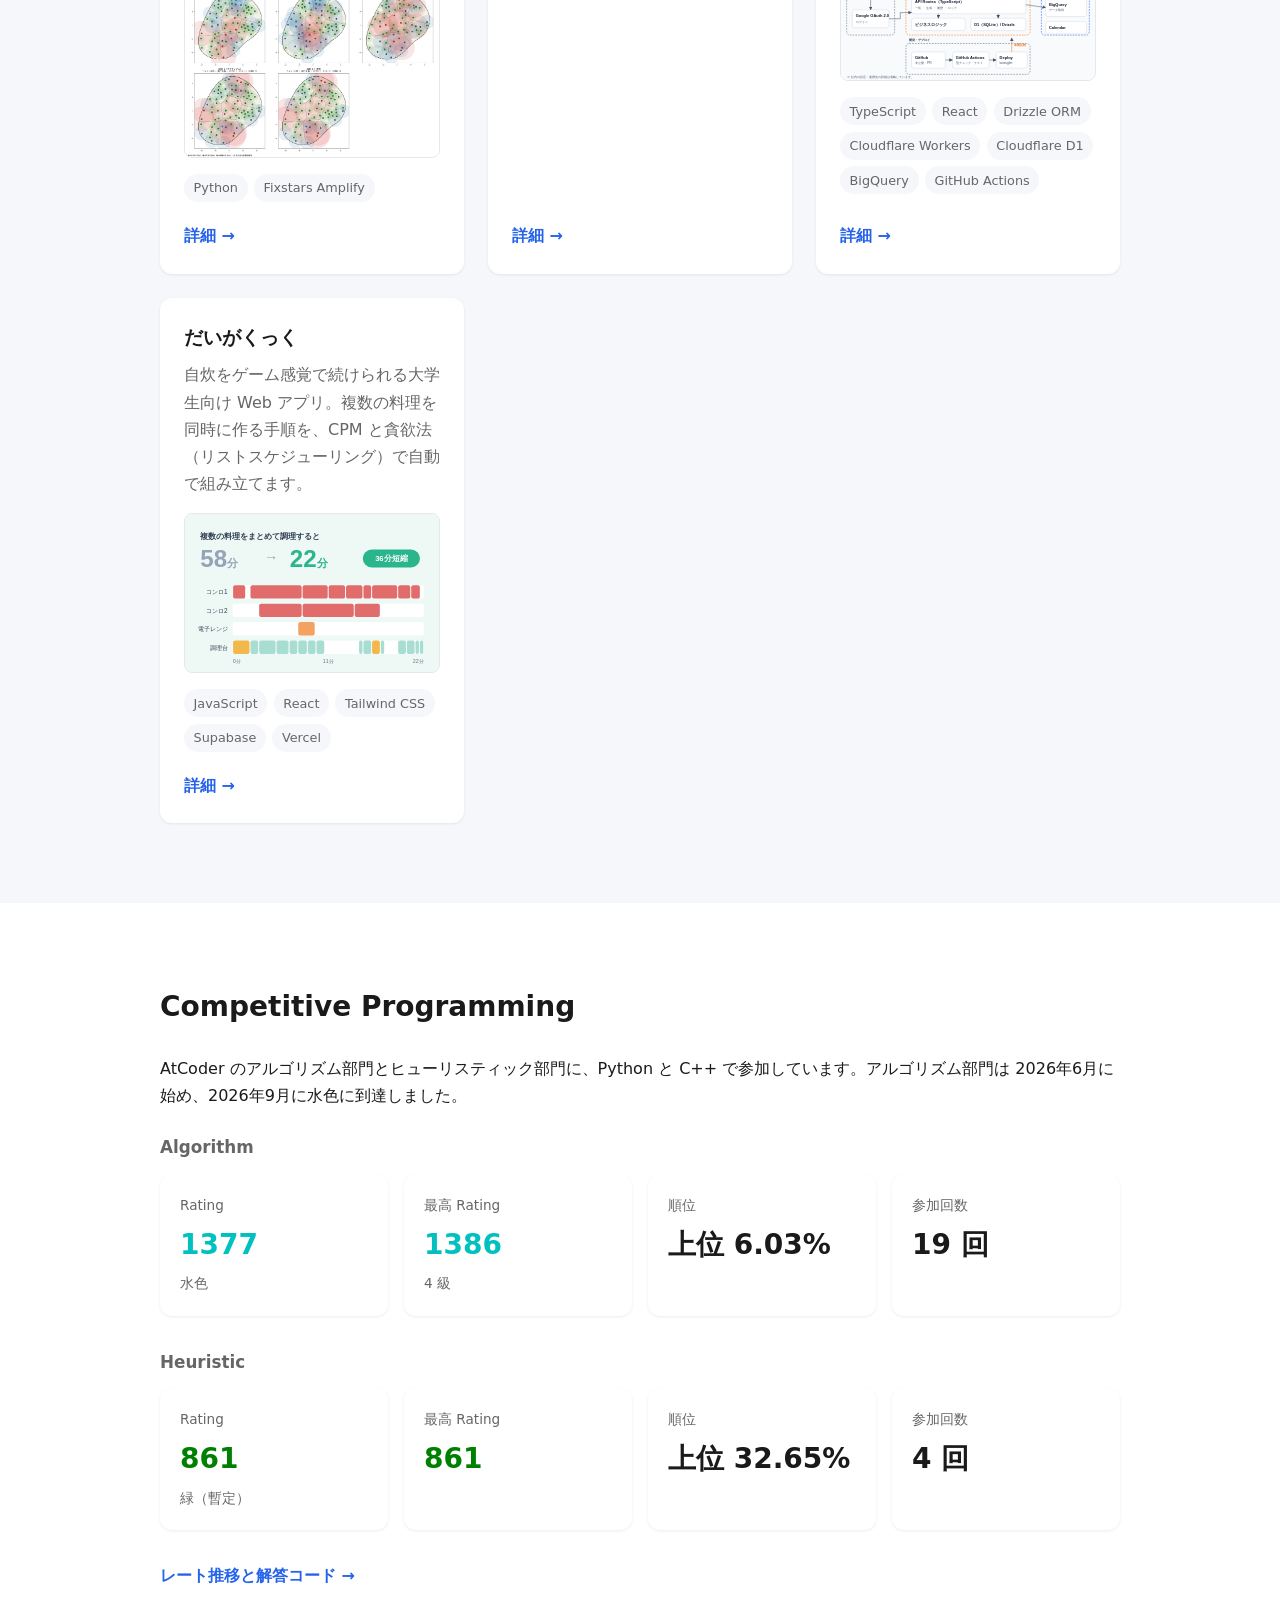
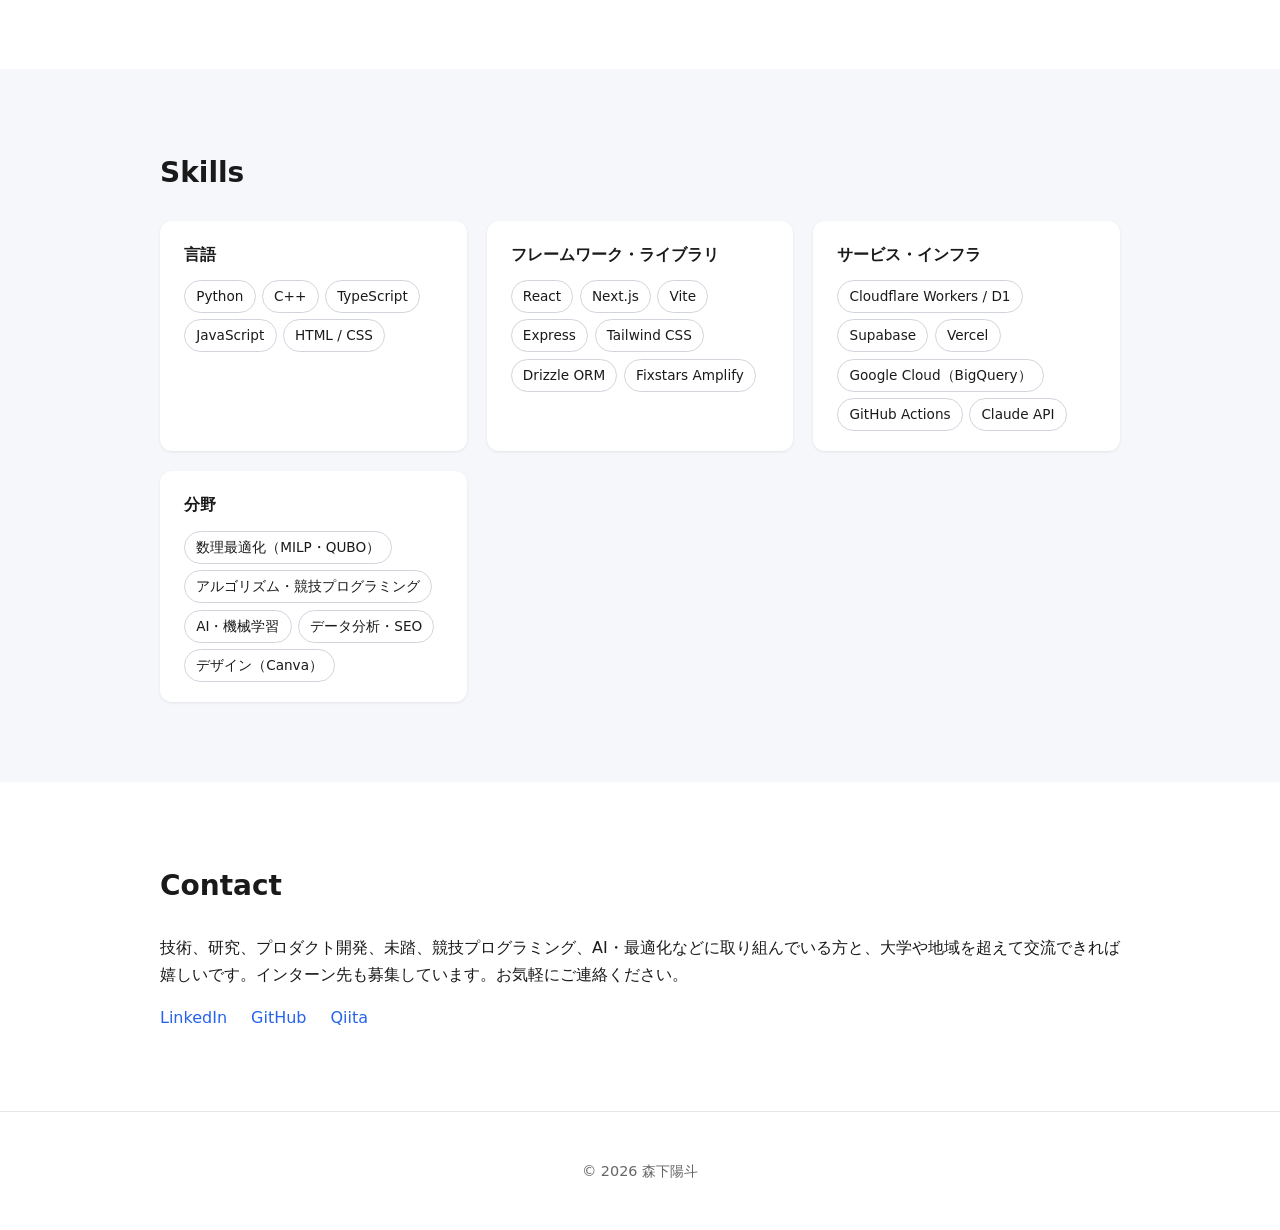
==== commit 964cb6e5: "Hold TEDx leadership write-up for later; keep role and design note Co-Authored-By: Claude Opus 5.5 <" ====
--- a/index.html
+++ b/index.html
@@ -64,7 +64,7 @@
         </div>
         <p>経済産業省のAKATSUKIプロジェクト「Q-Quest GROW」に採択され、IoTセンサーの最適配置をテーマに、QUBO・量子アニーリング・古典ヒューリスティックを組み合わせた最適化手法の検討・開発を進めています。量子技術を使うこと自体を目的とせず、従来手法との比較や実際の配置問題への適用まで取り組みたいと考えています。</p>
         <p>Webマーケティング企業で長期インターンをしており、SEO、LLMO、データ分析、業務改善、社内DXツール開発に携わっています。帳票作成業務の自動化、監査ログや権限制御を含む業務システムの開発、データをもとにした集客施策の改善などを経験してきました。</p>
-        <p>競技プログラミングでは AtCoder で水色レートです。最近はヒューリスティック最適化にも関心を持っています。TEDxNagoyaU実行委員会ではデザインチームとtecチームのリーダーを務め、運営に関わる人がつながり、動きやすくなる組織づくりに取り組んでいます。</p>
+        <p>競技プログラミングでは AtCoder で水色レートです。最近はヒューリスティック最適化にも関心を持っています。TEDxNagoyaU実行委員会では、デザインチームとtecチームのリーダーを務めています。</p>
         <p>アルバイトでは classmallkids で、小学生にマインクラフトを使ったプログラミングを教えています。</p>
       </div>
     </section>
@@ -85,7 +85,7 @@
           </article>
           <article class="card">
             <h3>TEDxNagoyaU実行委員会<br>デザイン・tec リーダー</h3>
-            <p>デザインチームとtecチームのリーダーを兼任。ミーティングの進め方を工夫しながら、メンバーが動きやすい組織づくりに取り組んでいます。</p>
+            <p>デザインチームとtecチームのリーダーを兼任しています。</p>
             <a href="projects/tedx.html" class="card-link">詳細 →</a>
           </article>
           <article class="card">
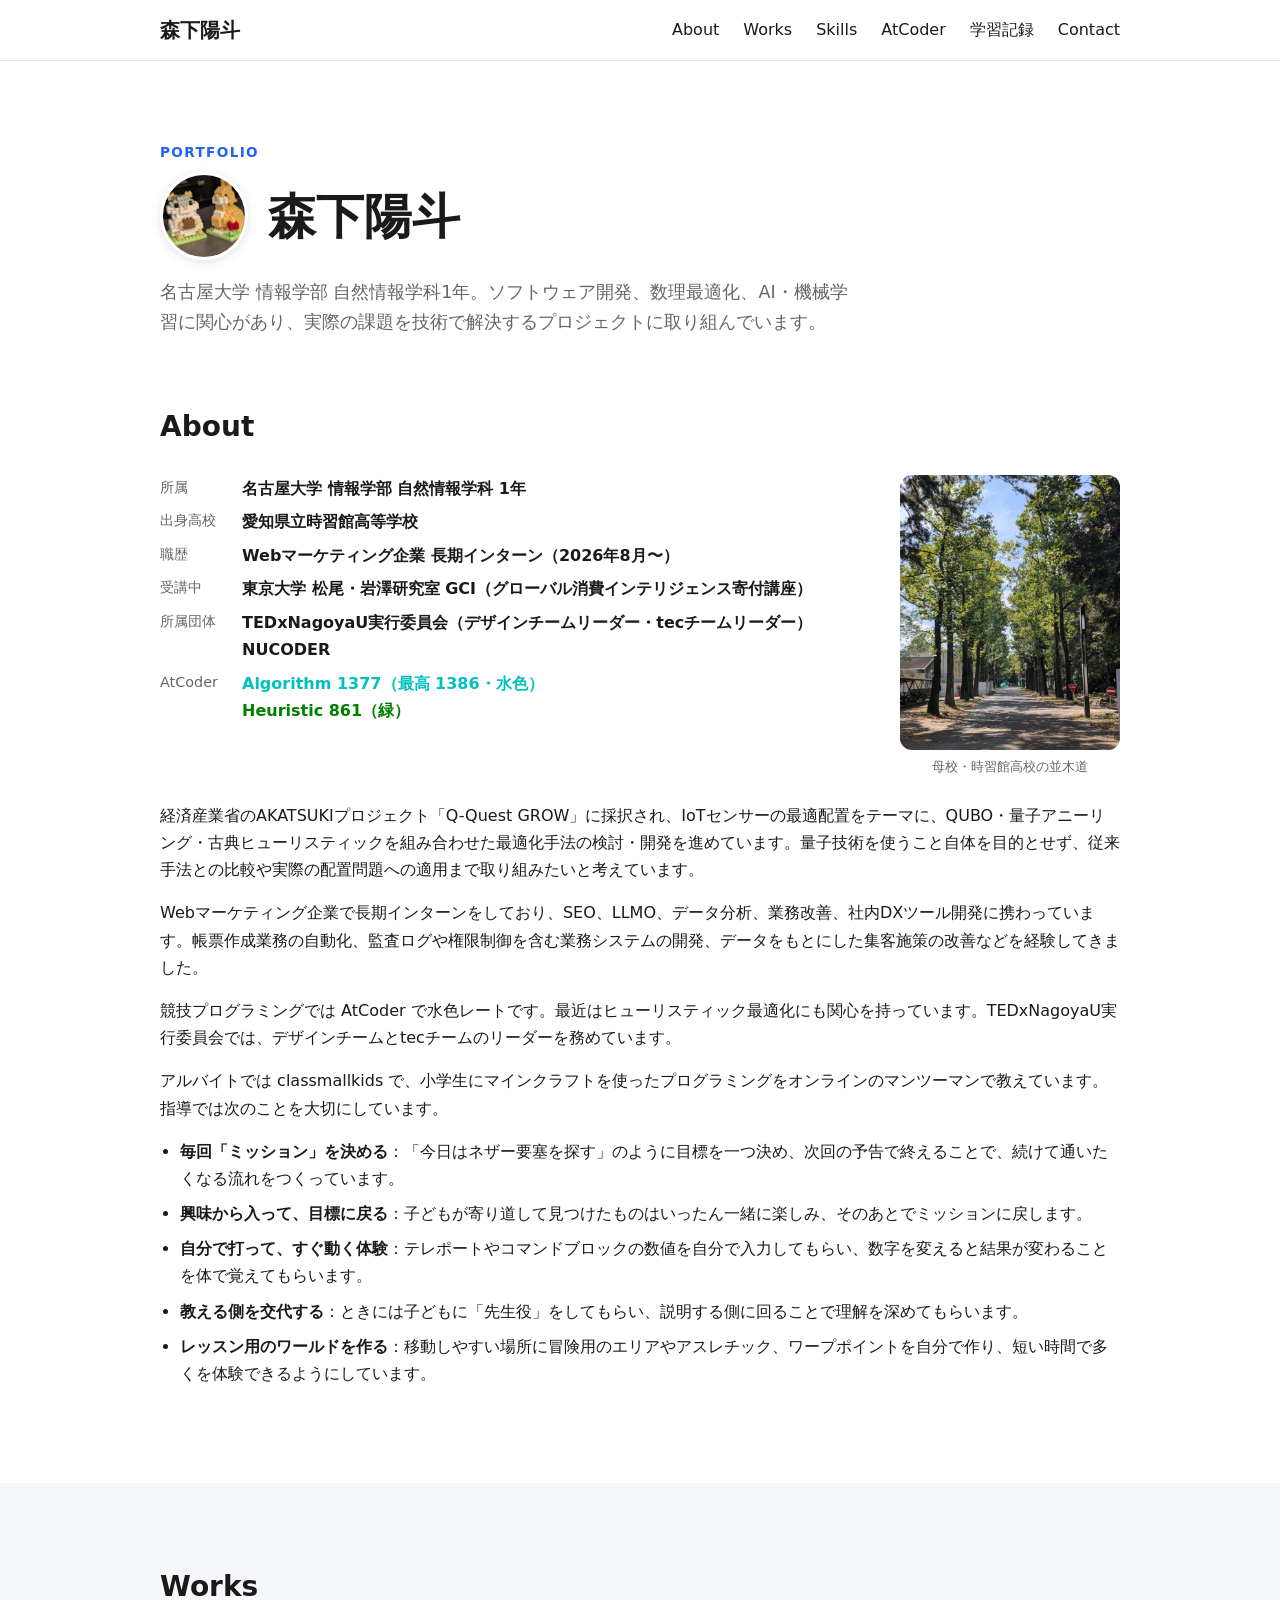
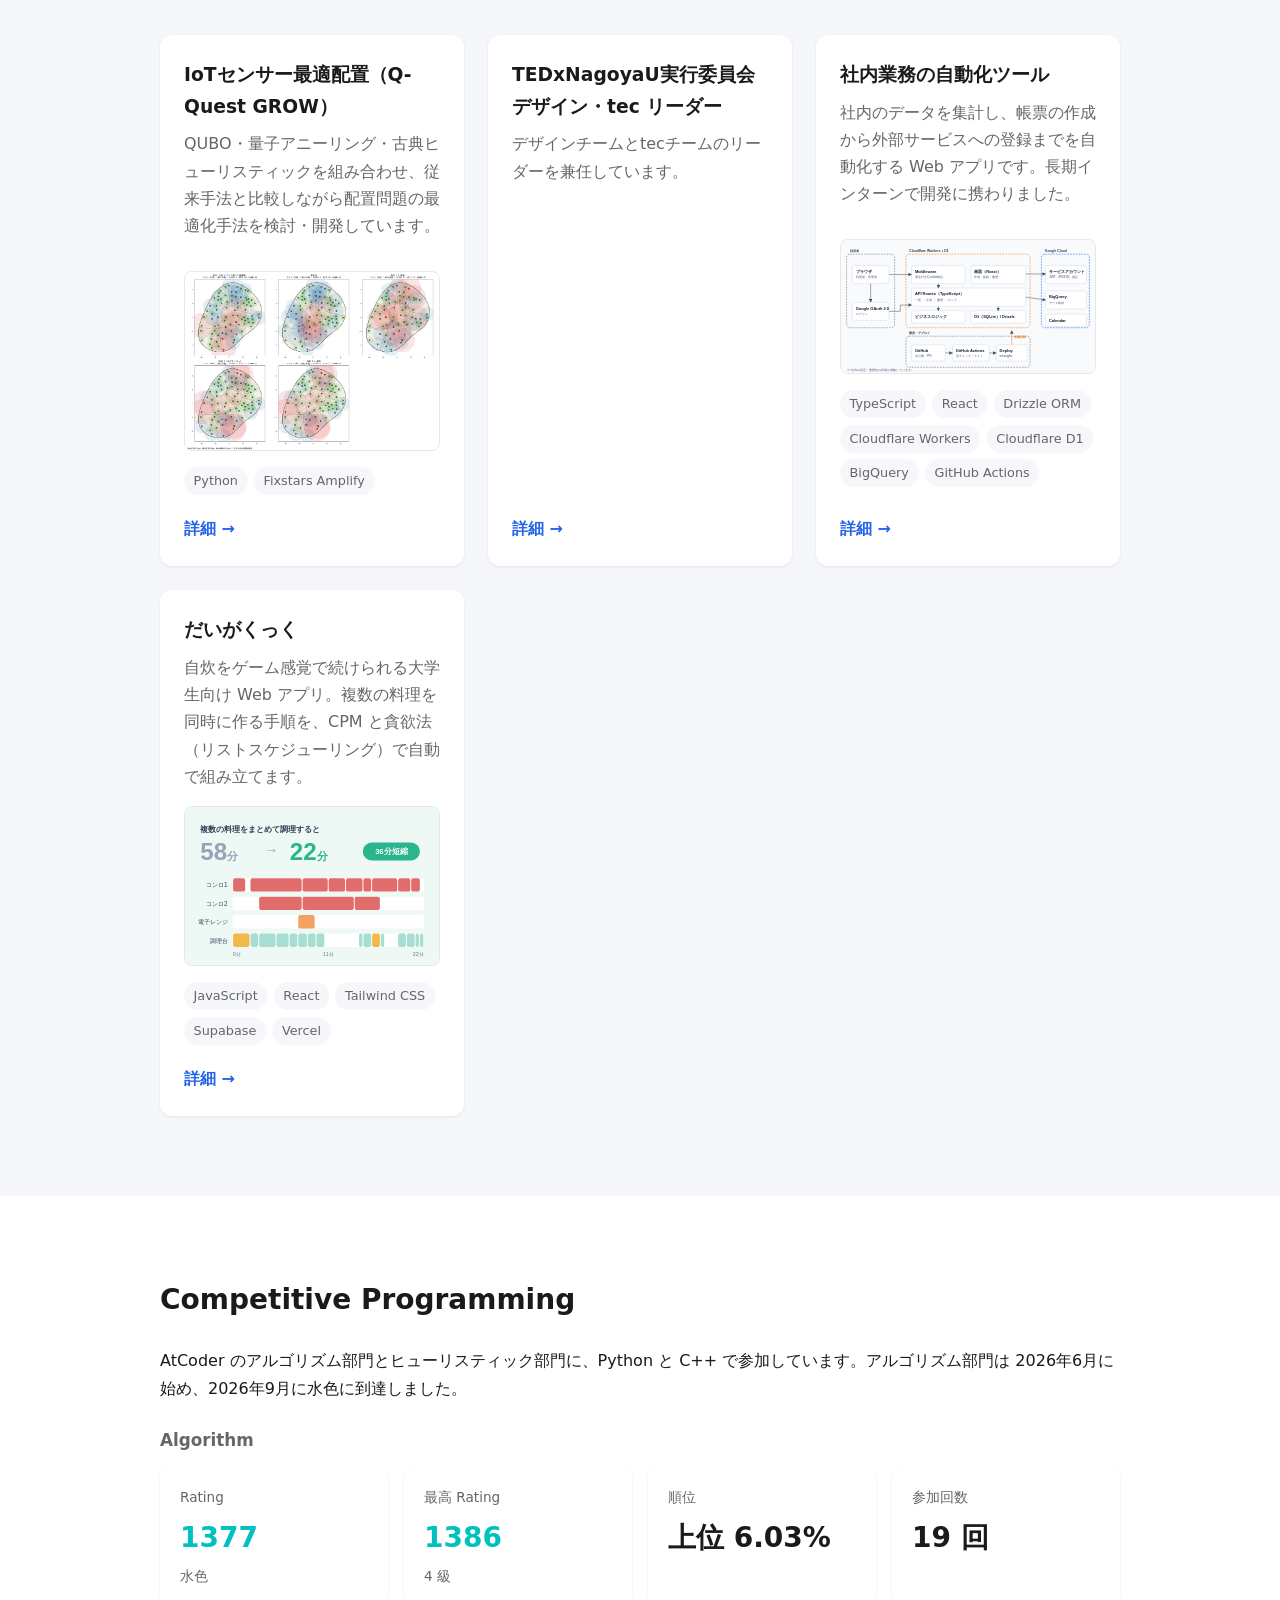
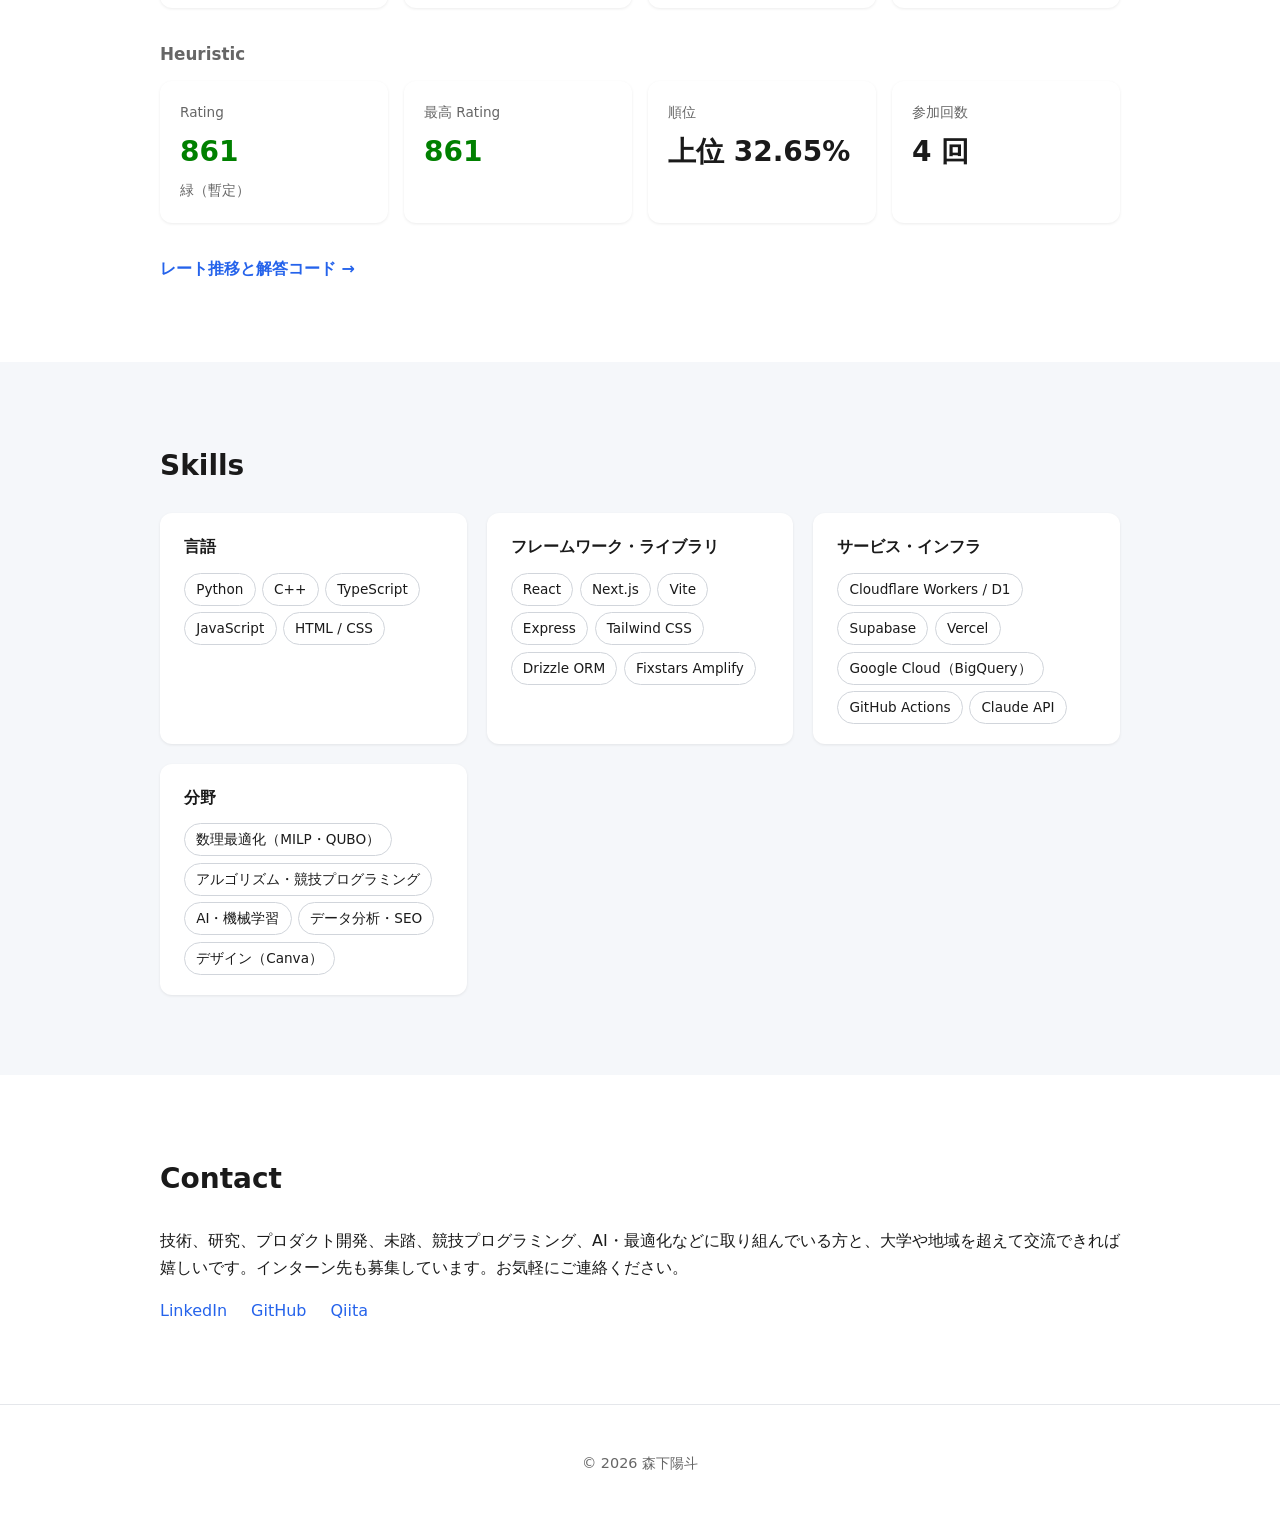
==== commit 3160eef0: "Describe part-time teaching style Co-Authored-By: Claude Opus 5.5 <noreply@anthropic.com> Claude-Ses" ====
--- a/index.html
+++ b/index.html
@@ -14,7 +14,7 @@
   <meta name="twitter:card" content="summary">
   <link rel="icon" href="favicon.png" type="image/png">
   <link rel="apple-touch-icon" href="apple-touch-icon.png">
-  <link rel="stylesheet" href="style.css?v=20261118o">
+  <link rel="stylesheet" href="style.css?v=20261118p">
 </head>
 <body>
 
@@ -65,7 +65,14 @@
         <p>経済産業省のAKATSUKIプロジェクト「Q-Quest GROW」に採択され、IoTセンサーの最適配置をテーマに、QUBO・量子アニーリング・古典ヒューリスティックを組み合わせた最適化手法の検討・開発を進めています。量子技術を使うこと自体を目的とせず、従来手法との比較や実際の配置問題への適用まで取り組みたいと考えています。</p>
         <p>Webマーケティング企業で長期インターンをしており、SEO、LLMO、データ分析、業務改善、社内DXツール開発に携わっています。帳票作成業務の自動化、監査ログや権限制御を含む業務システムの開発、データをもとにした集客施策の改善などを経験してきました。</p>
         <p>競技プログラミングでは AtCoder で水色レートです。最近はヒューリスティック最適化にも関心を持っています。TEDxNagoyaU実行委員会では、デザインチームとtecチームのリーダーを務めています。</p>
-        <p>アルバイトでは classmallkids で、小学生にマインクラフトを使ったプログラミングを教えています。</p>
+        <p>アルバイトでは classmallkids で、小学生にマインクラフトを使ったプログラミングをオンラインのマンツーマンで教えています。指導では次のことを大切にしています。</p>
+        <ul class="feature-list teach-list">
+          <li><strong>毎回「ミッション」を決める</strong>：「今日はネザー要塞を探す」のように目標を一つ決め、次回の予告で終えることで、続けて通いたくなる流れをつくっています。</li>
+          <li><strong>興味から入って、目標に戻る</strong>：子どもが寄り道して見つけたものはいったん一緒に楽しみ、そのあとでミッションに戻します。</li>
+          <li><strong>自分で打って、すぐ動く体験</strong>：テレポートやコマンドブロックの数値を自分で入力してもらい、数字を変えると結果が変わることを体で覚えてもらいます。</li>
+          <li><strong>教える側を交代する</strong>：ときには子どもに「先生役」をしてもらい、説明する側に回ることで理解を深めてもらいます。</li>
+          <li><strong>レッスン用のワールドを作る</strong>：移動しやすい場所に冒険用のエリアやアスレチック、ワープポイントを自分で作り、短い時間で多くを体験できるようにしています。</li>
+        </ul>
       </div>
     </section>
 
--- a/style.css
+++ b/style.css
@@ -545,3 +545,5 @@
 .hero-name h1 { margin: 0; }
 .avatar { width: 88px; height: 88px; border-radius: 50%; object-fit: cover; border: 3px solid #fff; box-shadow: 0 2px 10px rgba(0,0,0,0.12); flex-shrink: 0; }
 @media (max-width: 600px) { .avatar { width: 64px; height: 64px; } }
+
+.teach-list { margin: 0 0 1rem; }
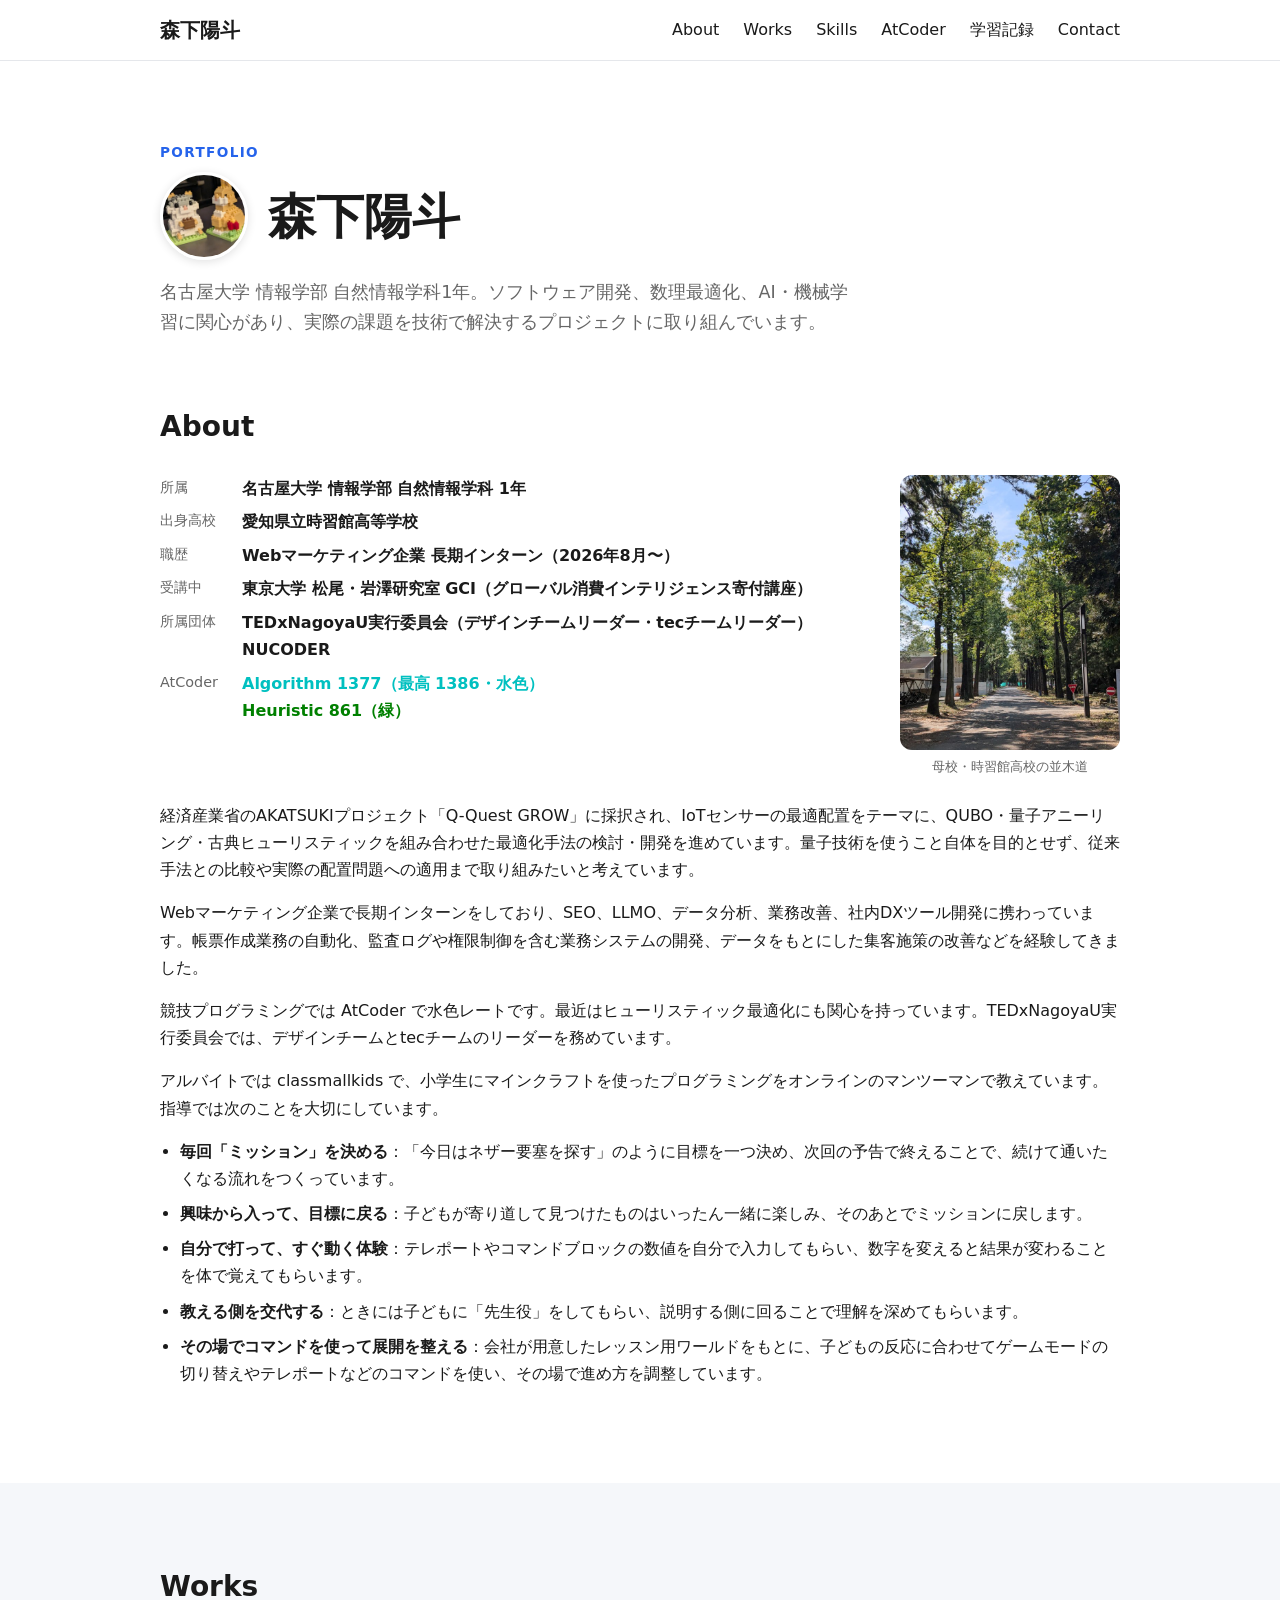
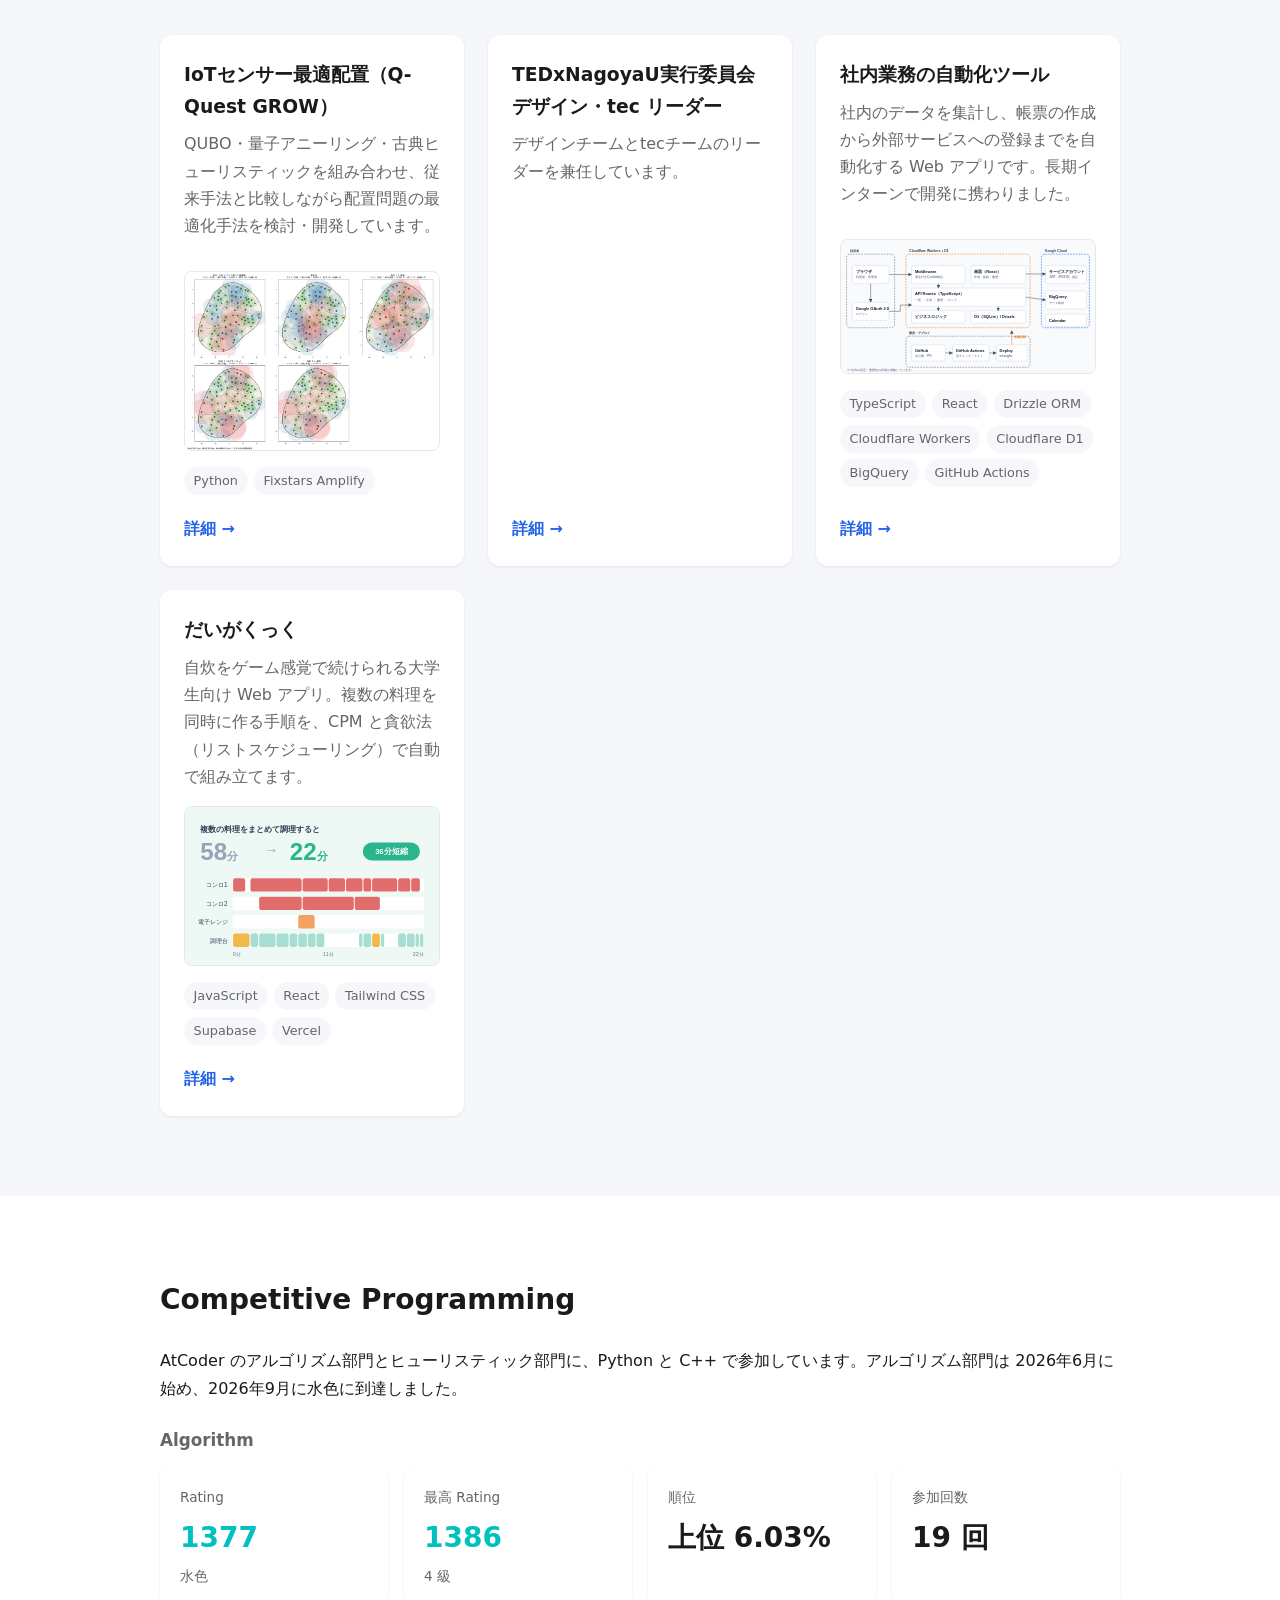
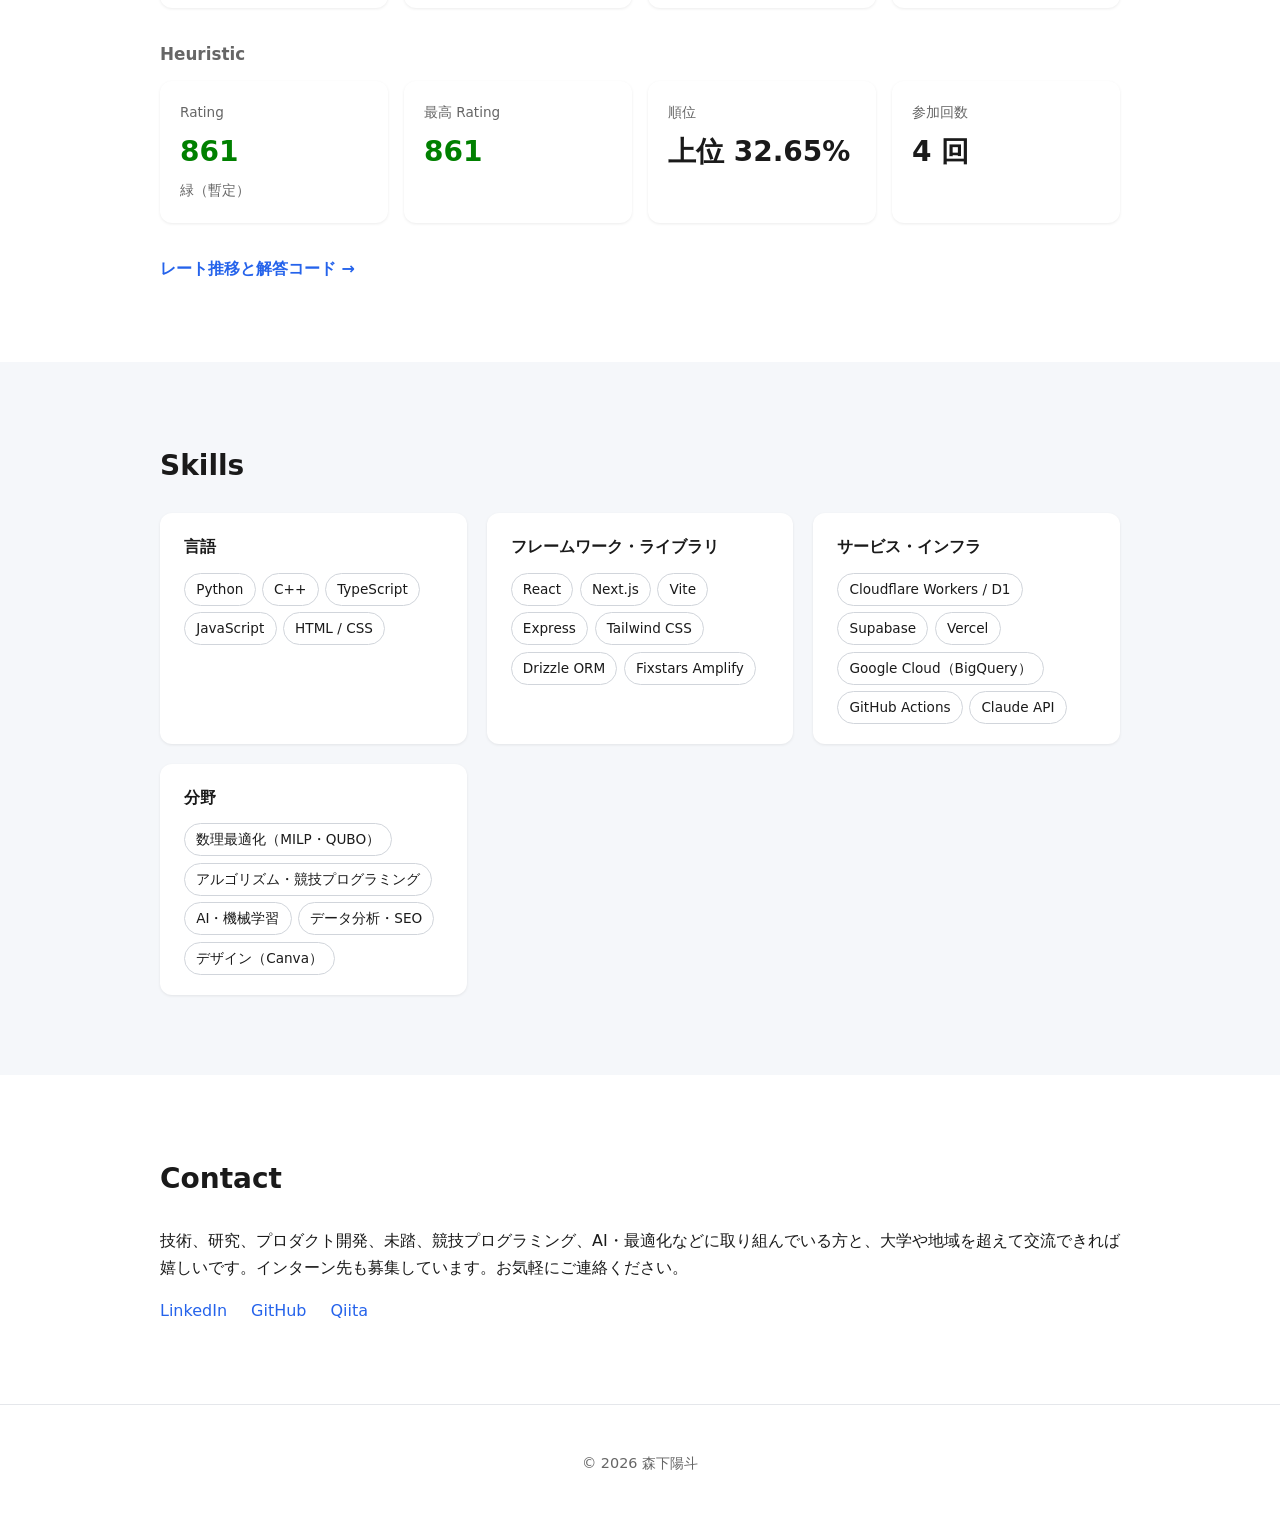
==== commit 81270c24: "Fix teaching style: lesson world is provided by the company Co-Authored-By: Claude Opus 5.5 <noreply" ====
--- a/index.html
+++ b/index.html
@@ -71,7 +71,7 @@
           <li><strong>興味から入って、目標に戻る</strong>：子どもが寄り道して見つけたものはいったん一緒に楽しみ、そのあとでミッションに戻します。</li>
           <li><strong>自分で打って、すぐ動く体験</strong>：テレポートやコマンドブロックの数値を自分で入力してもらい、数字を変えると結果が変わることを体で覚えてもらいます。</li>
           <li><strong>教える側を交代する</strong>：ときには子どもに「先生役」をしてもらい、説明する側に回ることで理解を深めてもらいます。</li>
-          <li><strong>レッスン用のワールドを作る</strong>：移動しやすい場所に冒険用のエリアやアスレチック、ワープポイントを自分で作り、短い時間で多くを体験できるようにしています。</li>
+          <li><strong>その場でコマンドを使って展開を整える</strong>：会社が用意したレッスン用ワールドをもとに、子どもの反応に合わせてゲームモードの切り替えやテレポートなどのコマンドを使い、その場で進め方を調整しています。</li>
         </ul>
       </div>
     </section>
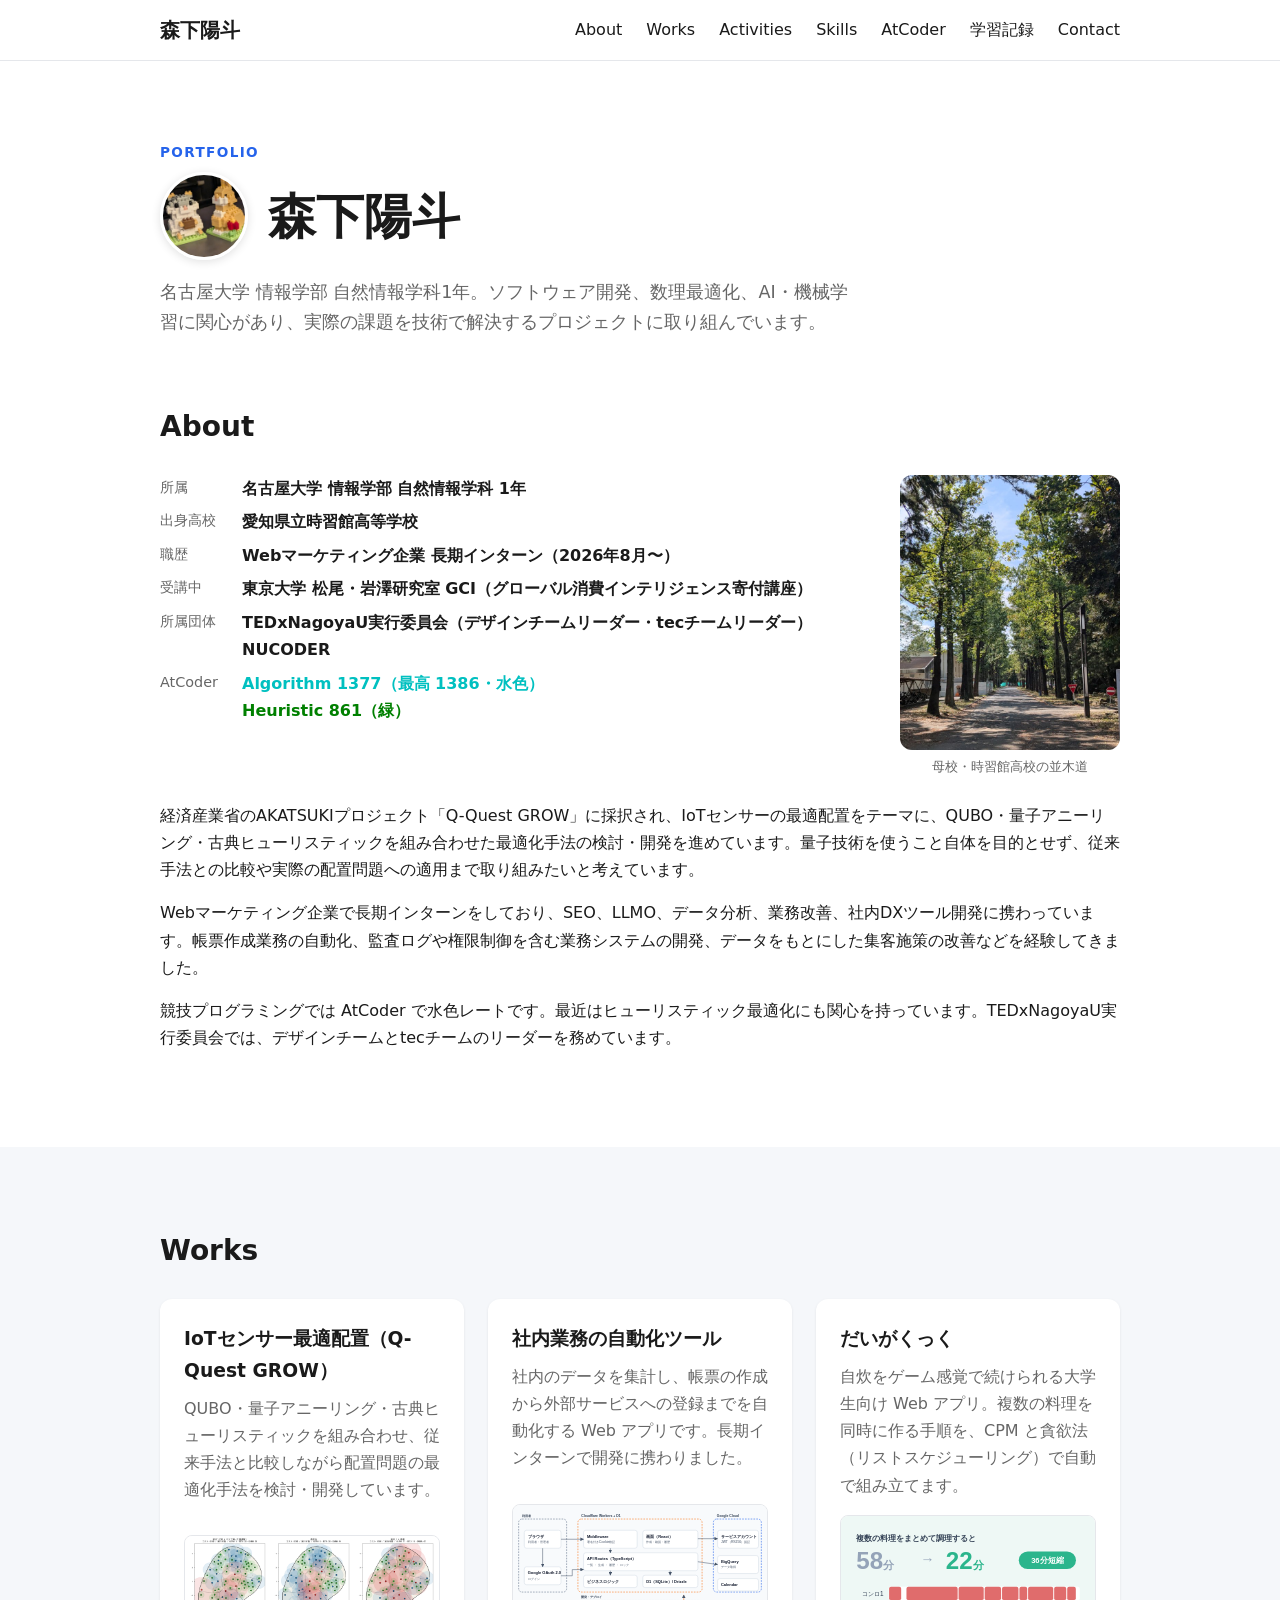
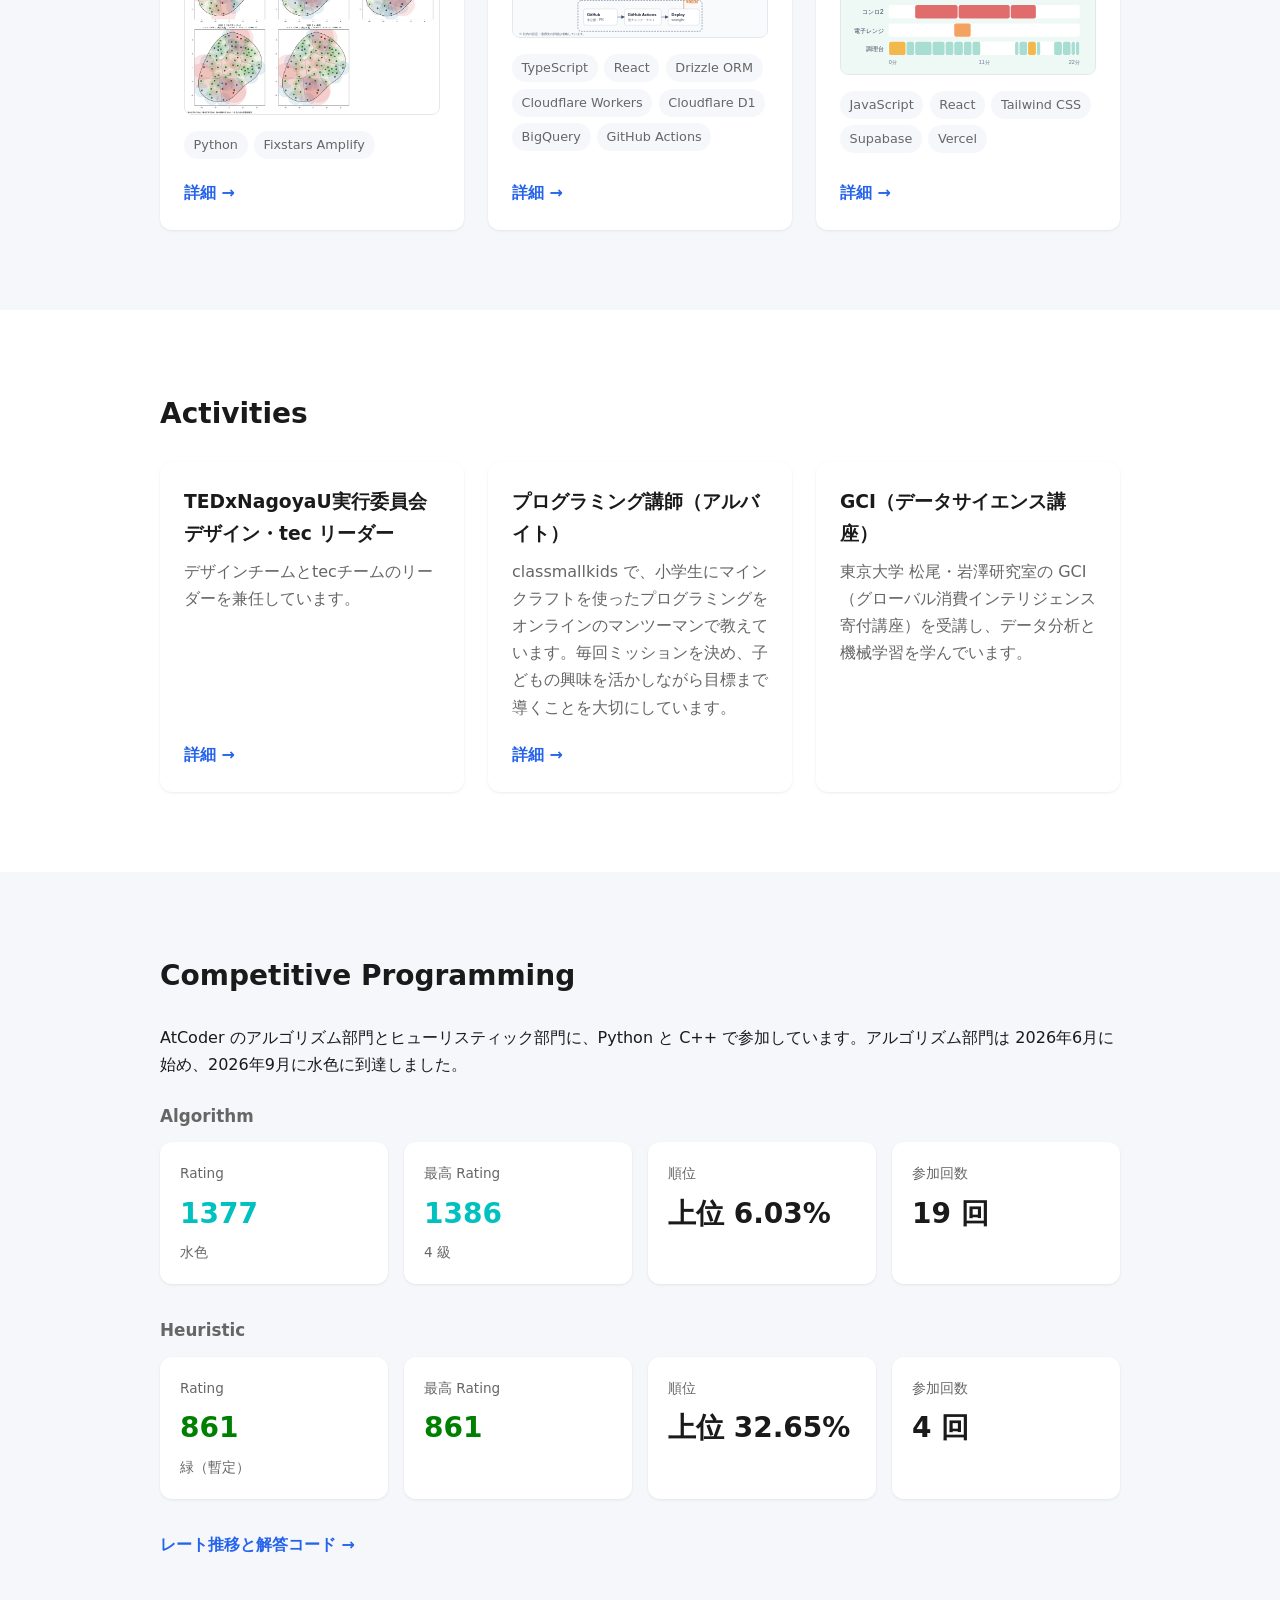
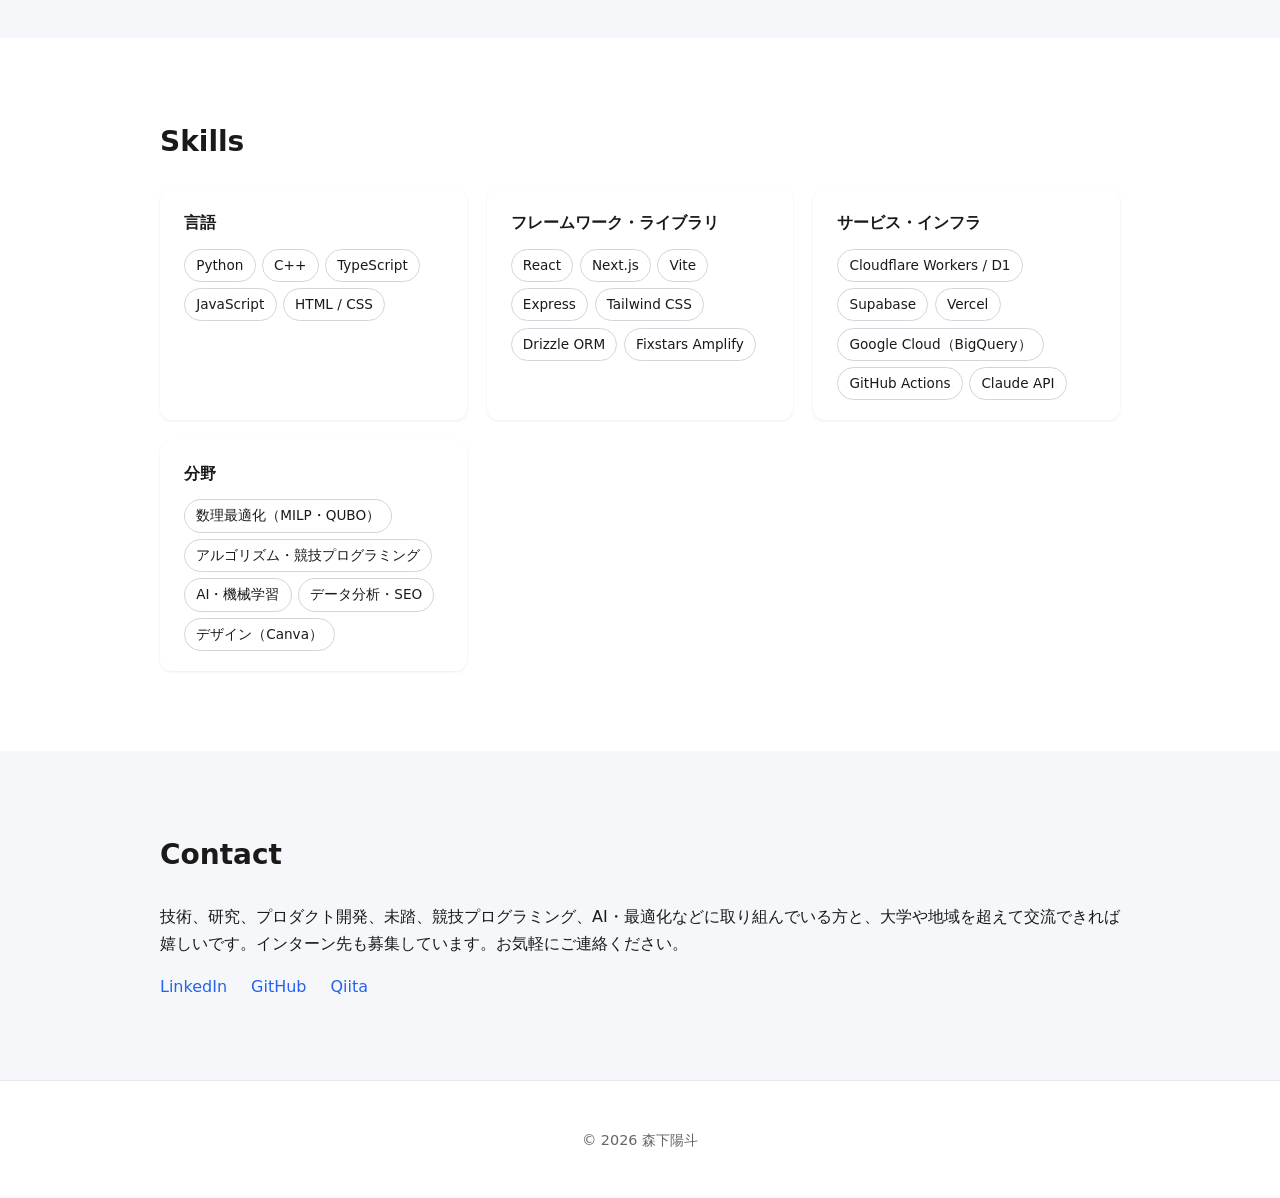
==== commit 8ac72a89: "Add Activities section with TEDx, teaching and GCI cards Co-Authored-By: Claude Opus 5.5 <noreply@an" ====
--- a/index.html
+++ b/index.html
@@ -24,6 +24,7 @@
       <ul class="nav-links">
         <li><a href="#about">About</a></li>
         <li><a href="#works">Works</a></li>
+        <li><a href="#activities">Activities</a></li>
         <li><a href="#skills">Skills</a></li>
         <li><a href="atcoder.html">AtCoder</a></li>
         <li><a href="study.html">学習記録</a></li>
@@ -65,14 +66,6 @@
         <p>経済産業省のAKATSUKIプロジェクト「Q-Quest GROW」に採択され、IoTセンサーの最適配置をテーマに、QUBO・量子アニーリング・古典ヒューリスティックを組み合わせた最適化手法の検討・開発を進めています。量子技術を使うこと自体を目的とせず、従来手法との比較や実際の配置問題への適用まで取り組みたいと考えています。</p>
         <p>Webマーケティング企業で長期インターンをしており、SEO、LLMO、データ分析、業務改善、社内DXツール開発に携わっています。帳票作成業務の自動化、監査ログや権限制御を含む業務システムの開発、データをもとにした集客施策の改善などを経験してきました。</p>
         <p>競技プログラミングでは AtCoder で水色レートです。最近はヒューリスティック最適化にも関心を持っています。TEDxNagoyaU実行委員会では、デザインチームとtecチームのリーダーを務めています。</p>
-        <p>アルバイトでは classmallkids で、小学生にマインクラフトを使ったプログラミングをオンラインのマンツーマンで教えています。指導では次のことを大切にしています。</p>
-        <ul class="feature-list teach-list">
-          <li><strong>毎回「ミッション」を決める</strong>：「今日はネザー要塞を探す」のように目標を一つ決め、次回の予告で終えることで、続けて通いたくなる流れをつくっています。</li>
-          <li><strong>興味から入って、目標に戻る</strong>：子どもが寄り道して見つけたものはいったん一緒に楽しみ、そのあとでミッションに戻します。</li>
-          <li><strong>自分で打って、すぐ動く体験</strong>：テレポートやコマンドブロックの数値を自分で入力してもらい、数字を変えると結果が変わることを体で覚えてもらいます。</li>
-          <li><strong>教える側を交代する</strong>：ときには子どもに「先生役」をしてもらい、説明する側に回ることで理解を深めてもらいます。</li>
-          <li><strong>その場でコマンドを使って展開を整える</strong>：会社が用意したレッスン用ワールドをもとに、子どもの反応に合わせてゲームモードの切り替えやテレポートなどのコマンドを使い、その場で進め方を調整しています。</li>
-        </ul>
       </div>
     </section>
 
@@ -89,11 +82,6 @@
               <li>Fixstars Amplify</li>
             </ul>
             <a href="projects/q-quest-grow.html" class="card-link">詳細 →</a>
-          </article>
-          <article class="card">
-            <h3>TEDxNagoyaU実行委員会<br>デザイン・tec リーダー</h3>
-            <p>デザインチームとtecチームのリーダーを兼任しています。</p>
-            <a href="projects/tedx.html" class="card-link">詳細 →</a>
           </article>
           <article class="card">
             <h3>社内業務の自動化ツール</h3>
@@ -127,7 +115,29 @@
       </div>
     </section>
 
-    <section id="cp" class="section">
+    <section id="activities" class="section">
+      <div class="container">
+        <h2>Activities</h2>
+        <div class="grid">
+          <article class="card">
+            <h3>TEDxNagoyaU実行委員会<br>デザイン・tec リーダー</h3>
+            <p>デザインチームとtecチームのリーダーを兼任しています。</p>
+            <a href="projects/tedx.html" class="card-link">詳細 →</a>
+          </article>
+          <article class="card">
+            <h3>プログラミング講師（アルバイト）</h3>
+            <p>classmallkids で、小学生にマインクラフトを使ったプログラミングをオンラインのマンツーマンで教えています。毎回ミッションを決め、子どもの興味を活かしながら目標まで導くことを大切にしています。</p>
+            <a href="projects/teaching.html" class="card-link">詳細 →</a>
+          </article>
+          <article class="card">
+            <h3>GCI（データサイエンス講座）</h3>
+            <p>東京大学 松尾・岩澤研究室の GCI（グローバル消費インテリジェンス寄付講座）を受講し、データ分析と機械学習を学んでいます。</p>
+          </article>
+        </div>
+      </div>
+    </section>
+
+    <section id="cp" class="section alt">
       <div class="container">
         <h2>Competitive Programming</h2>
         <p>AtCoder のアルゴリズム部門とヒューリスティック部門に、Python と C++ で参加しています。アルゴリズム部門は 2026年6月に始め、2026年9月に水色に到達しました。</p>
@@ -176,7 +186,7 @@
       </div>
     </section>
 
-    <section id="skills" class="section alt">
+    <section id="skills" class="section">
       <div class="container">
         <h2>Skills</h2>
         <div class="skill-grid">
@@ -227,7 +237,7 @@
       </div>
     </section>
 
-    <section id="contact" class="section">
+    <section id="contact" class="section alt">
       <div class="container">
         <h2>Contact</h2>
         <p>技術、研究、プロダクト開発、未踏、競技プログラミング、AI・最適化などに取り組んでいる方と、大学や地域を超えて交流できれば嬉しいです。インターン先も募集しています。お気軽にご連絡ください。</p>
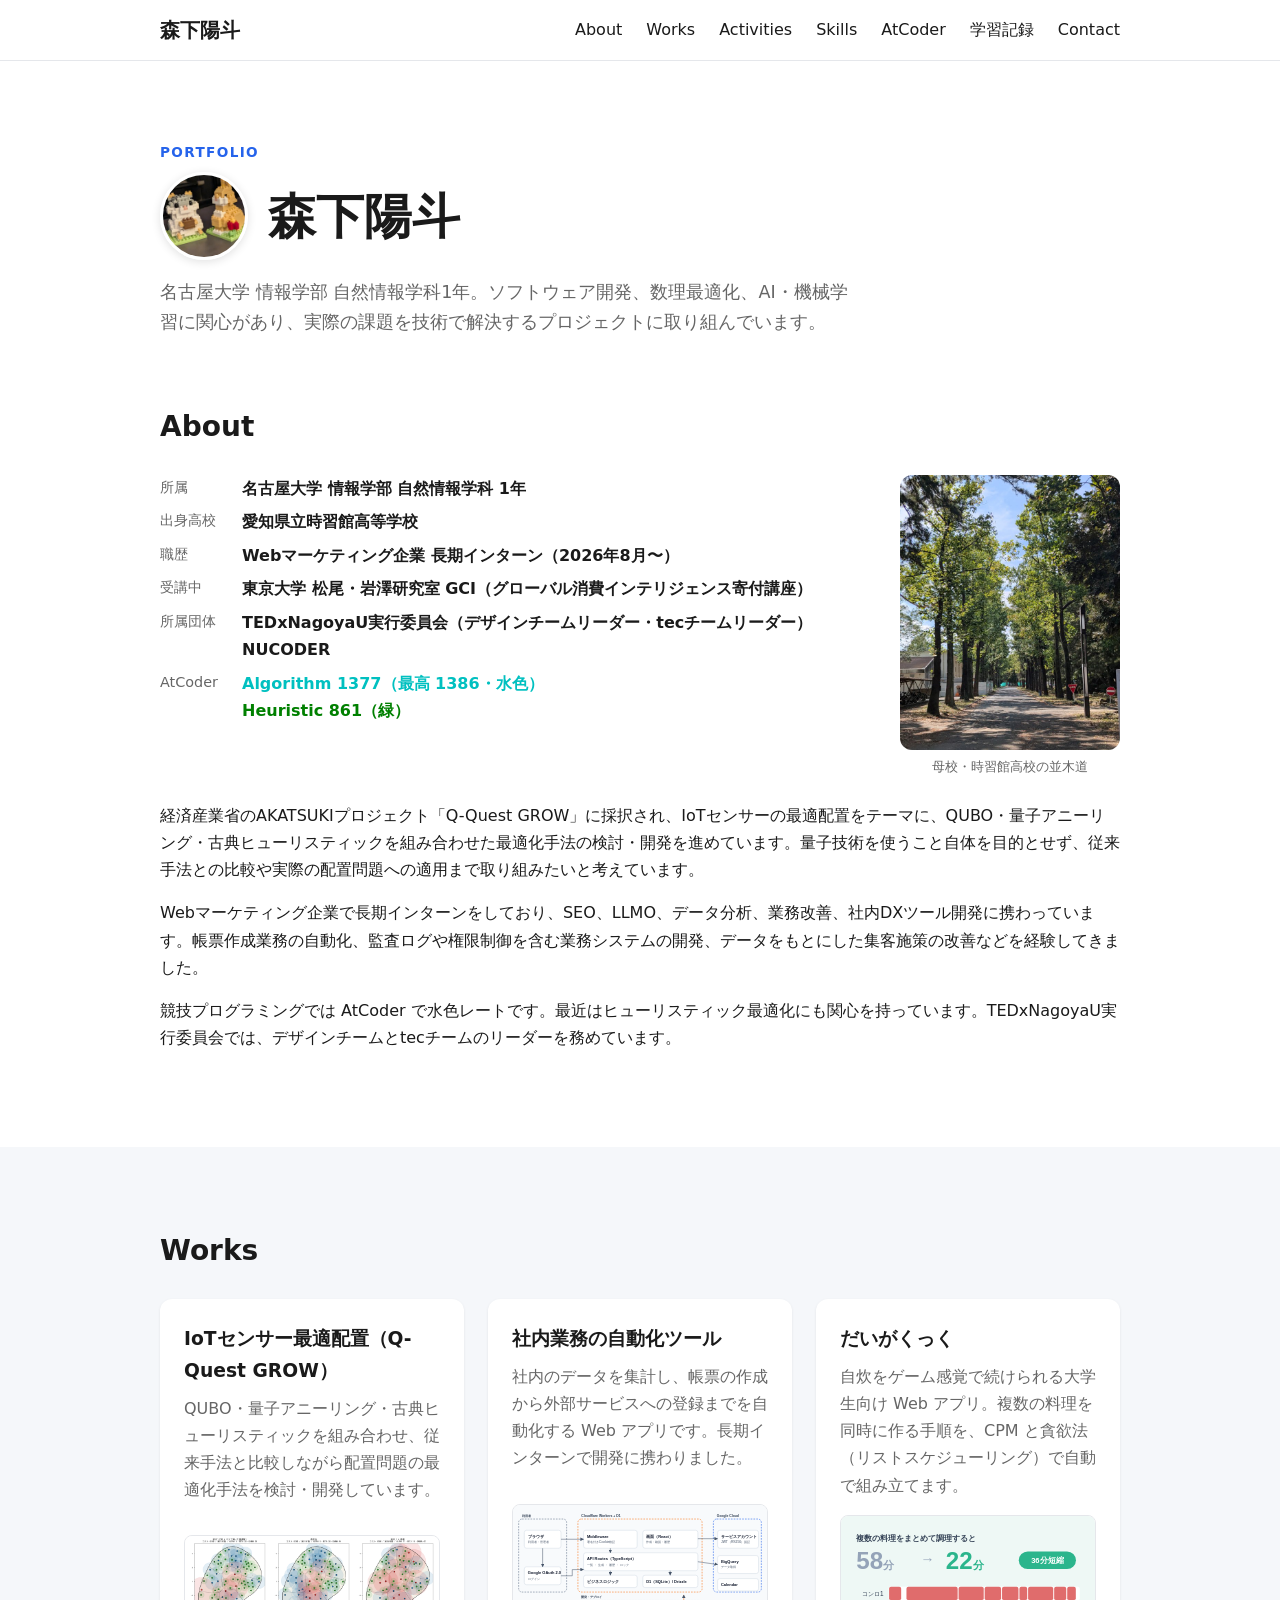
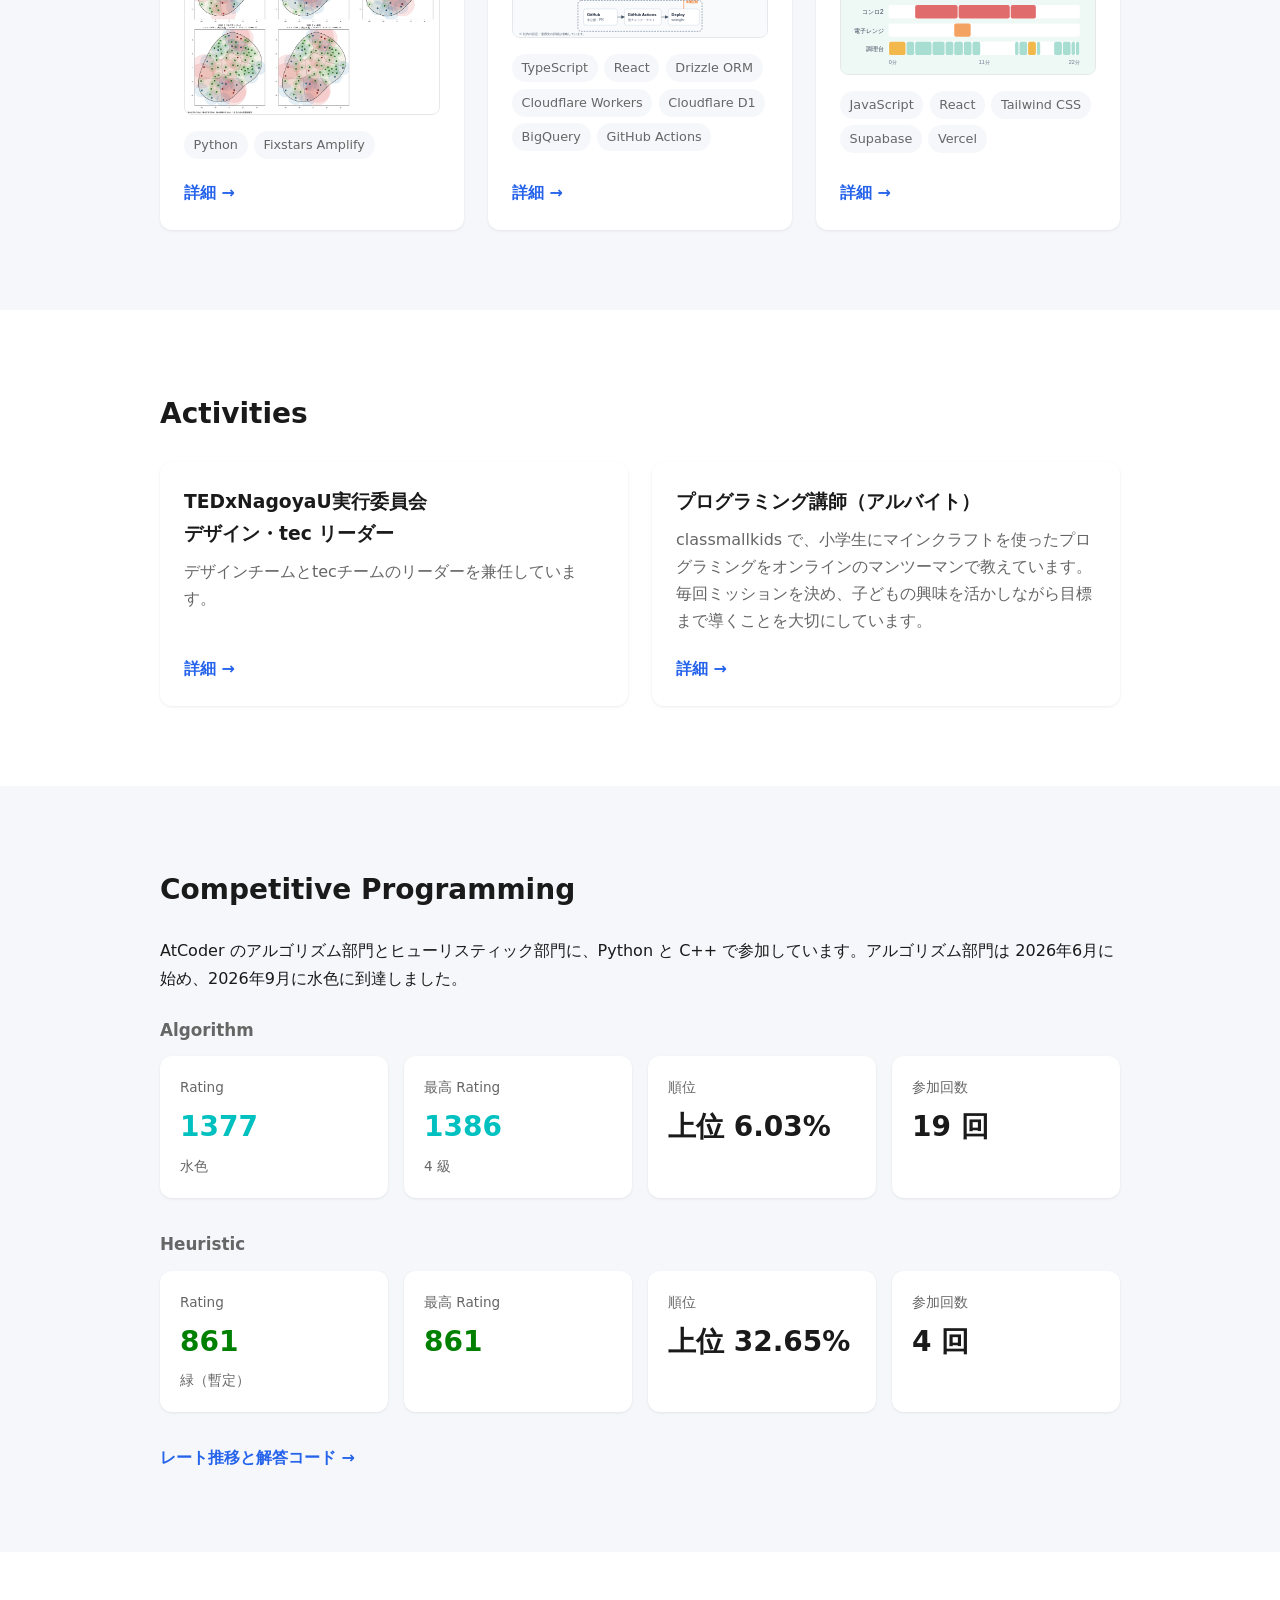
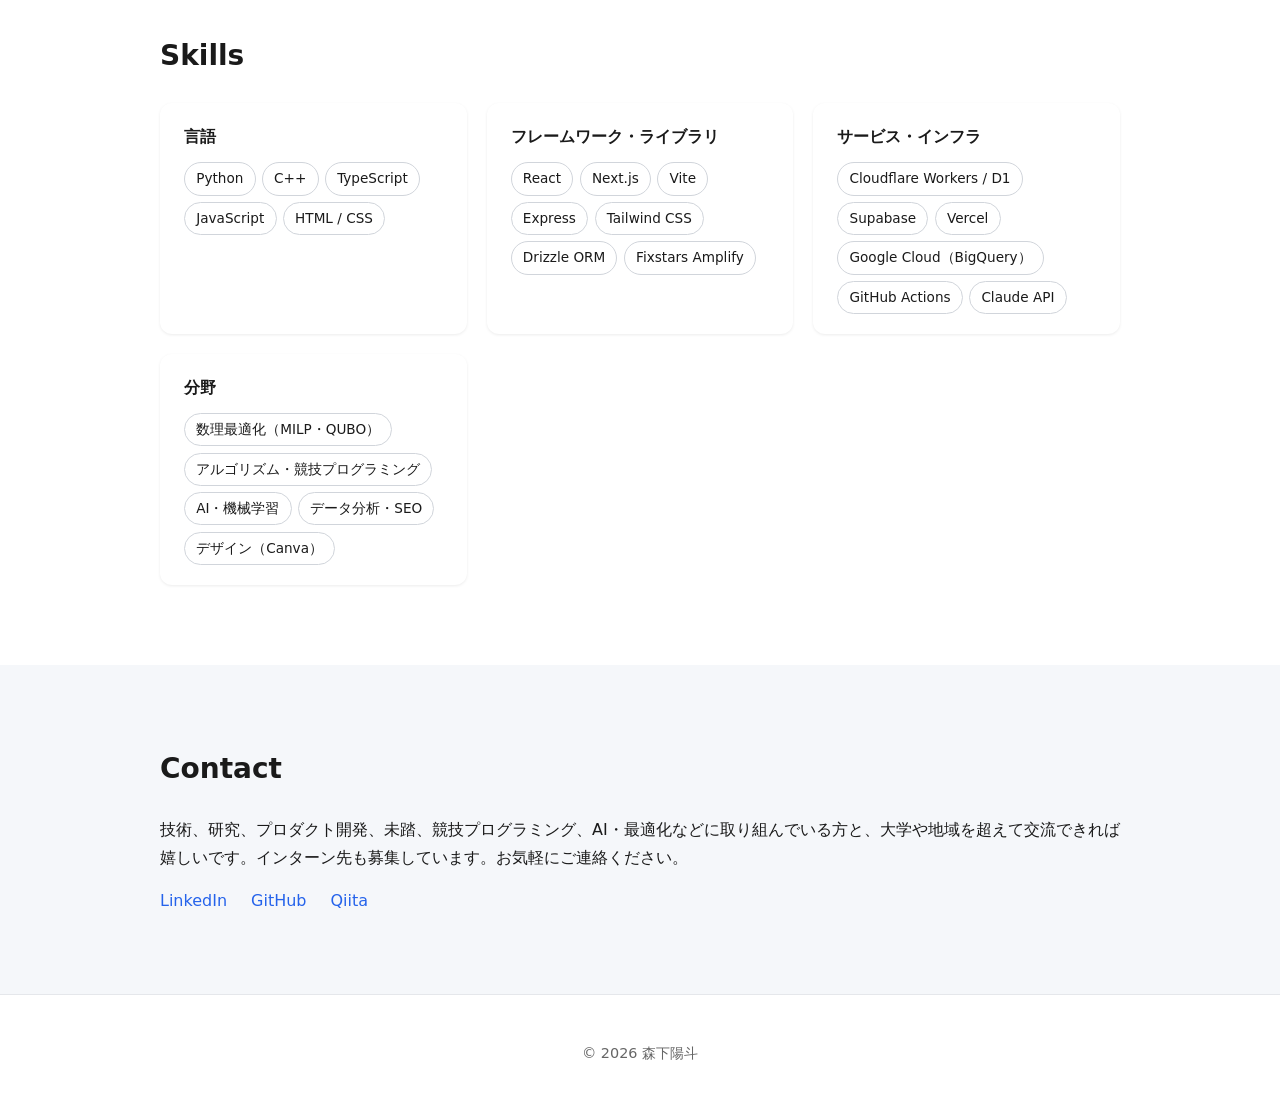
==== commit f9d21655: "Remove GCI card from Activities Co-Authored-By: Claude Opus 5.5 <noreply@anthropic.com> Claude-Sessi" ====
--- a/index.html
+++ b/index.html
@@ -129,10 +129,6 @@
             <p>classmallkids で、小学生にマインクラフトを使ったプログラミングをオンラインのマンツーマンで教えています。毎回ミッションを決め、子どもの興味を活かしながら目標まで導くことを大切にしています。</p>
             <a href="projects/teaching.html" class="card-link">詳細 →</a>
           </article>
-          <article class="card">
-            <h3>GCI（データサイエンス講座）</h3>
-            <p>東京大学 松尾・岩澤研究室の GCI（グローバル消費インテリジェンス寄付講座）を受講し、データ分析と機械学習を学んでいます。</p>
-          </article>
         </div>
       </div>
     </section>
